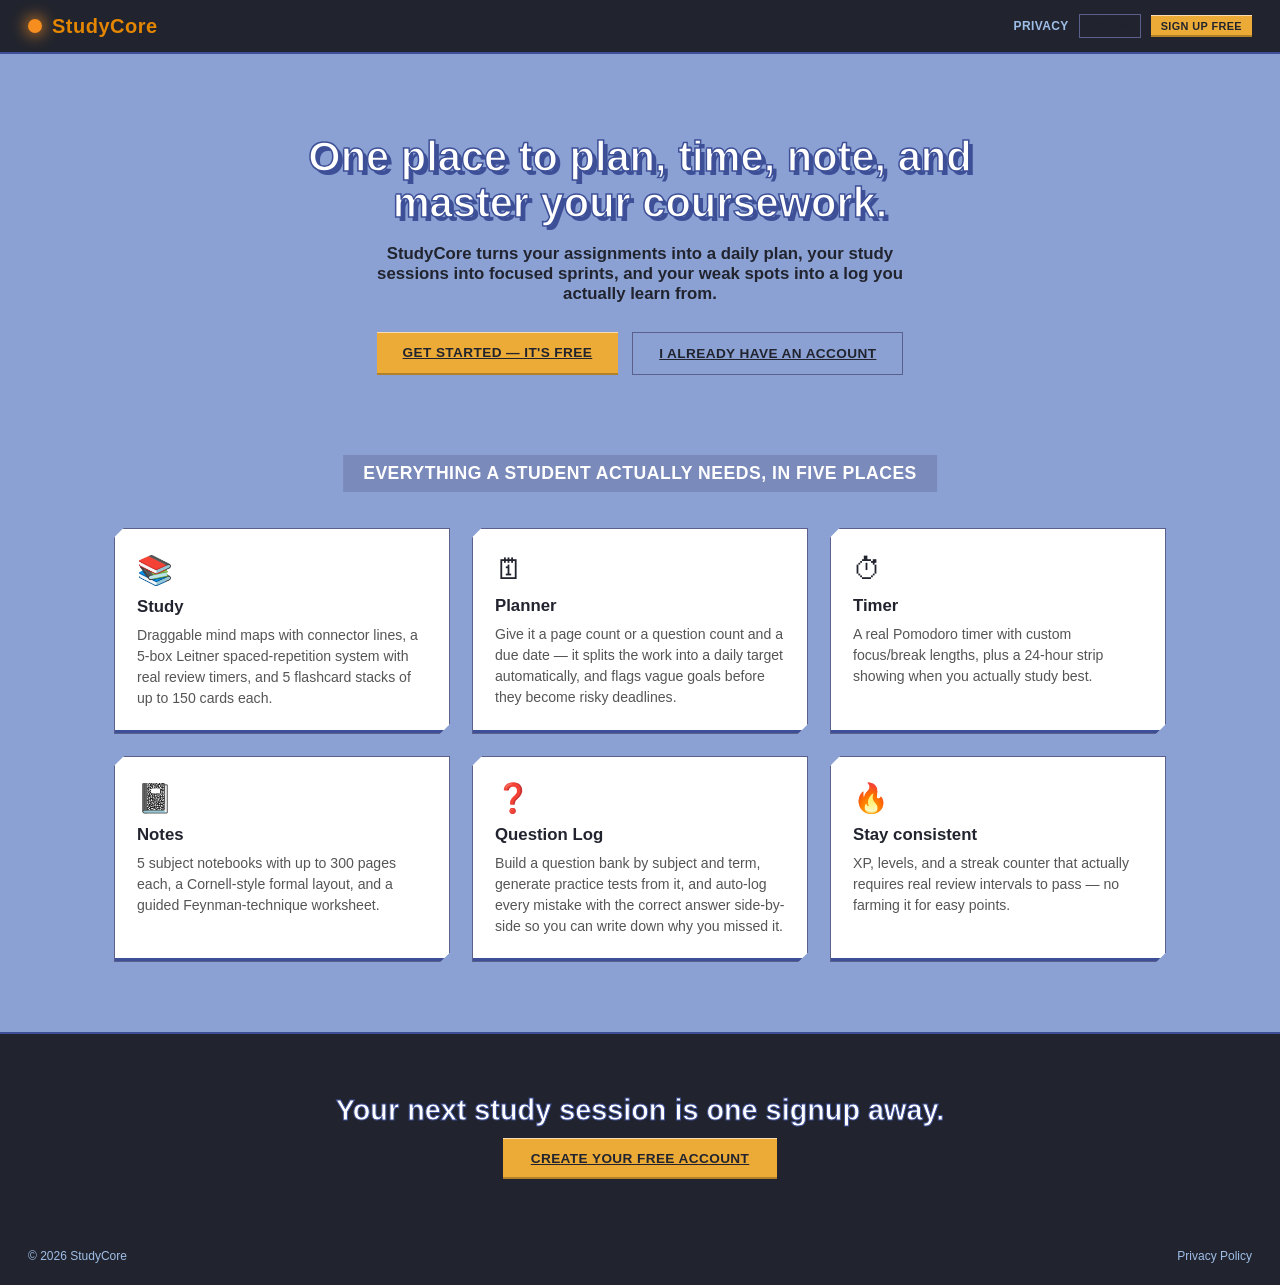
==== index.html @ 7ce6688a "Add files via upload" ====
<!DOCTYPE html>
<html lang="en">
<head>
<meta charset="UTF-8">
<meta name="viewport" content="width=device-width, initial-scale=1.0">
<title>StudyCore — Plan, Time, Note, and Master Your Coursework</title>
<meta name="description" content="StudyCore is a free student time-management app: a deadline-splitting planner, a Pomodoro timer, paginated notebooks, flashcards, a mind map, a Leitner box system, and a question log with practice tests — all in one place.">
<link rel="preconnect" href="https://fonts.googleapis.com">
<link href="https://fonts.googleapis.com/css2?family=VT323&display=swap" rel="stylesheet">
<link rel="stylesheet" href="styles.css">
<script async src="https://pagead2.googlesyndication.com/pagead/js/adsbygoogle.js?client=ca-pub-5483196886768719"
     crossorigin="anonymous"></script>
</head>
<body class="lp-body">

<header class="lp-nav halftone">
  <div class="brand"><span class="lamp"></span> StudyCore</div>
  <div class="lp-nav-links">
    <a href="privacy.html">Privacy</a>
    <a href="app.html" class="btn ghost small">Log in</a>
    <a href="app.html#signup" class="btn amber small">Sign up free</a>
  </div>
</header>

<section class="lp-hero">
  <h1>One place to plan, time, note, and master your coursework.</h1>
  <p class="lp-sub">StudyCore turns your assignments into a daily plan, your study sessions into focused sprints, and your weak spots into a log you actually learn from.</p>
  <div class="lp-cta-row">
    <a href="app.html#signup" class="btn amber">Get started — it's free</a>
    <a href="app.html" class="btn ghost">I already have an account</a>
  </div>
</section>

<section class="lp-features">
  <h2 class="lp-section-title">Everything a student actually needs, in five places</h2>

  <div class="lp-feature-grid">
    <div class="lp-feature-card">
      <div class="lp-feature-icon">📚</div>
      <h3>Study</h3>
      <p>Draggable mind maps with connector lines, a 5-box Leitner spaced-repetition system with real review timers, and 5 flashcard stacks of up to 150 cards each.</p>
    </div>
    <div class="lp-feature-card">
      <div class="lp-feature-icon">🗓</div>
      <h3>Planner</h3>
      <p>Give it a page count or a question count and a due date — it splits the work into a daily target automatically, and flags vague goals before they become risky deadlines.</p>
    </div>
    <div class="lp-feature-card">
      <div class="lp-feature-icon">⏱</div>
      <h3>Timer</h3>
      <p>A real Pomodoro timer with custom focus/break lengths, plus a 24-hour strip showing when you actually study best.</p>
    </div>
    <div class="lp-feature-card">
      <div class="lp-feature-icon">📓</div>
      <h3>Notes</h3>
      <p>5 subject notebooks with up to 300 pages each, a Cornell-style formal layout, and a guided Feynman-technique worksheet.</p>
    </div>
    <div class="lp-feature-card">
      <div class="lp-feature-icon">❓</div>
      <h3>Question Log</h3>
      <p>Build a question bank by subject and term, generate practice tests from it, and auto-log every mistake with the correct answer side-by-side so you can write down why you missed it.</p>
    </div>
    <div class="lp-feature-card">
      <div class="lp-feature-icon">🔥</div>
      <h3>Stay consistent</h3>
      <p>XP, levels, and a streak counter that actually requires real review intervals to pass — no farming it for easy points.</p>
    </div>
  </div>
</section>

<section class="lp-final-cta halftone">
  <h2>Your next study session is one signup away.</h2>
  <a href="app.html#signup" class="btn amber">Create your free account</a>
</section>

<footer class="lp-footer halftone">
  <span>© <span id="lpYear"></span> StudyCore</span>
  <a href="privacy.html">Privacy Policy</a>
</footer>

<script>document.getElementById('lpYear').textContent = new Date().getFullYear();</script>
</body>
</html>
---- styles.css ----
/* ============================================================
   StudyCore — "Console Chrome" redesign
   Design language: Nintendo.com (2001) analysis — brushed-
   periwinkle beveled metal plates, a carbon-navy command layer
   with halftone texture, and warm signal/amber/gold accents
   reserved strictly for wayfinding and forward action.
   Variable NAMES kept the same as before so every existing rule
   below inherits the new palette automatically; only the VALUES
   changed to match the brief.
   ============================================================ */
:root{
  --bg:#21242e;              /* carbon — outer page / command layer */
  --surface:#3d4f97;         /* chrome-indigo — dark raised surface */
  --surface2:#2c3660;        /* deep periwinkle-navy — darker raised surface */
  --paper:#ffffff;           /* surface white — card/content fill */
  --paper-line:#5a5f8c;      /* hairline — bevel border/divider */
  --ink:#21242e;             /* carbon — primary text on light chrome */
  --text:#e9edf7;            /* pale chrome text on dark surfaces */
  --text-dim:#9fbee7;        /* canvas-soft — secondary text on dark */
  --amber:#ecab37;           /* amber — utility chips, badges, XP */
  --blue:#3d4f97;            /* chrome-indigo repurposed for info actions */
  --green:#4f8c5f;           /* muted sage-green — kept for good/success semantics */
  --red:#a7282b;             /* games-red — kept for bad/negative semantics */
  --purple:#8ba1d4;          /* periwinkle — minor accent */
  --primary:#e60012;         /* Nintendo red — brand anchor, true alerts only */
  --signal:#f68d1f;          /* signal orange — forward/submit cues */
  --nav-gold:#e48600;        /* nav gold — primary nav words */
  --canvas:#7a8aba;          /* periwinkle metallic — panel header strips */
  --canvas-soft:#9fbee7;     /* pale sky */
  --lavender:#acace7;
  --carbon:#21242e;
  --chrome-indigo:#3d4f97;
  --hairline:#5a5f8c;
  --radius:0px;              /* sharp by default — the chrome is machined, not rounded */
  font-size:16px;
}
*{box-sizing:border-box;}
html,body{margin:0;padding:0;background:var(--bg);color:var(--text);font-family:Arial,Helvetica,sans-serif;}
h1,h2,h3{font-family:Arial,Helvetica,sans-serif;margin:0 0 .4em 0;font-weight:700;}
button{font-family:Arial,Helvetica,sans-serif;cursor:pointer;}
.mono{font-family:'VT323',monospace;font-size:1.15em;letter-spacing:.02em;}

/* halftone dot-matrix texture for carbon command surfaces —
   evokes a speaker grille, per the brief's "authority voice" */
.halftone{
  background-image:radial-gradient(rgba(255,255,255,.06) 1px, transparent 1px);
  background-size:4px 4px;
}

/* chamfered (cut-corner) plate geometry — used on the largest
   modules instead of rounded corners, per the brief's signature */
.chamfer{
  clip-path:polygon(12px 0, 100% 0, 100% calc(100% - 12px), calc(100% - 12px) 100%, 0 100%, 0 12px);
}

/* ---------- AUTH OVERLAY ---------- */
#authOverlay{
  position:fixed;inset:0;background:
    radial-gradient(circle at 30% 20%, #3d4f97 0%, transparent 55%),
    repeating-linear-gradient(0deg, rgba(255,255,255,.03) 0 1px, transparent 1px 4px),
    linear-gradient(160deg,#2c3660,#14171f 75%);
  display:flex;align-items:center;justify-content:center;z-index:1000;padding:20px;
}
.auth-card{
  width:380px;background:var(--paper);color:var(--ink);padding:30px 28px;
  box-shadow:0 20px 60px rgba(0,0,0,.45), inset 0 1px 0 rgba(255,255,255,.6), inset 0 -3px 0 var(--chrome-indigo);
  clip-path:polygon(14px 0, 100% 0, 100% calc(100% - 14px), calc(100% - 14px) 100%, 0 100%, 0 14px);
}
.auth-brand{display:flex;align-items:center;gap:10px;font-family:Arial Black,Arial,sans-serif;font-size:1.5rem;font-weight:900;margin-bottom:6px;letter-spacing:.5px;color:var(--carbon);
  -webkit-text-stroke:.5px var(--chrome-indigo);}
.auth-brand .lamp{width:13px;height:13px;border-radius:50%;background:var(--signal);box-shadow:0 0 14px 4px rgba(246,141,31,.6);}
.auth-sub{font-size:.82rem;color:var(--ink-soft,#3d4f97);margin-bottom:18px;font-weight:600;}
.auth-tabs{display:flex;gap:0;margin-bottom:18px;background:var(--carbon);padding:4px;}
.auth-tab{flex:1;border:none;background:transparent;padding:8px 0;font-weight:700;font-size:.78rem;color:var(--canvas-soft);text-transform:uppercase;letter-spacing:.5px;}
.auth-tab.active{background:var(--nav-gold);color:var(--carbon);}
.auth-form{display:flex;flex-direction:column;gap:10px;}
.auth-form input{padding:10px 11px;border:1px solid var(--hairline);font-size:.9rem;background:#fff;color:var(--ink);}
.auth-error{font-size:.78rem;color:var(--primary);min-height:1em;font-weight:600;}
.auth-strength{font-size:.72rem;color:var(--ink-soft,#3d4f97);}
#authOverlay .tip{margin-top:14px;}
.lock-note{display:flex;gap:8px;align-items:flex-start;font-size:.75rem;color:var(--ink-soft,#3d4f97);margin-top:14px;line-height:1.4;}

/* ---------- TOP BAR (nav-bar: carbon command slab) ---------- */
.topbar{
  display:flex;align-items:center;justify-content:space-between;
  padding:14px 24px;background:var(--carbon);
  border-bottom:2px solid var(--chrome-indigo);position:sticky;top:0;z-index:50;
}
.brand{display:flex;align-items:center;gap:10px;font-family:Arial Black,Arial,sans-serif;font-size:1.25rem;font-weight:900;color:var(--nav-gold);letter-spacing:.5px;}
.brand .lamp{
  width:14px;height:14px;border-radius:50%;background:var(--signal);
  box-shadow:0 0 14px 4px rgba(246,141,31,.55);animation:glow 2.4s ease-in-out infinite;
}
@keyframes glow{0%,100%{opacity:.7}50%{opacity:1}}
.stats{display:flex;align-items:center;gap:16px;}
.stat-block{display:flex;align-items:center;gap:8px;font-family:'VT323',monospace;font-size:1.05rem;color:var(--canvas-soft);}
.level-pill{background:var(--amber);color:var(--carbon);font-weight:700;padding:3px 10px;font-family:'VT323',monospace;font-size:1rem;clip-path:polygon(6px 0,100% 0,100% 100%,0 100%,0 6px);}
.xpbar-wrap{width:130px;height:8px;background:#11151f;overflow:hidden;border:1px solid var(--chrome-indigo);}
.xpbar-fill{height:100%;background:linear-gradient(90deg,var(--amber),var(--nav-gold));width:0%;transition:width .4s;}
.streak{display:flex;align-items:center;gap:4px;color:var(--signal);font-weight:700;}
.userbox{display:flex;align-items:center;gap:10px;border-left:1px solid var(--chrome-indigo);padding-left:14px;font-size:.85rem;}
.userbox button{background:var(--carbon);border:1px solid var(--chrome-indigo);color:var(--canvas-soft);padding:5px 10px;font-size:.72rem;text-transform:uppercase;letter-spacing:.4px;font-weight:700;}
.userbox button:hover{color:#fff;border-color:var(--canvas-soft);}

/* ---------- TABS (primary nav words, glowing gold over carbon) ---------- */
.tabs{display:flex;gap:2px;padding:0 24px;background:var(--carbon);}
.tab{
  background:transparent;color:var(--nav-gold);border:none;
  padding:10px 18px;font-size:.78rem;font-weight:700;text-transform:uppercase;letter-spacing:.5px;
  transition:.15s;border-bottom:3px solid transparent;
}
.tab:hover{background:rgba(255,255,255,.05);}
.tab.active{background:var(--chrome-indigo);color:#fff;border-bottom-color:var(--signal);}

main{background:var(--periwinkle,#8ba1d4);min-height:80vh;padding:30px 28px 60px;color:var(--ink);}
.panel{display:none;max-width:1180px;margin:0 auto;}
.panel.active{display:block;}

/* ---------- CARD (beveled plate) ---------- */
.card{
  background:var(--paper);border:1px solid var(--hairline);padding:18px 20px;margin-bottom:18px;
  box-shadow:inset 0 1px 0 rgba(255,255,255,.7), inset 0 -3px 0 var(--chrome-indigo);
  clip-path:polygon(12px 0, 100% 0, 100% calc(100% - 12px), calc(100% - 12px) 100%, 0 100%, 0 12px);
}
.card h2{
  background:var(--canvas);color:#fff;margin:-18px -20px 14px;padding:8px 16px;
  font-size:.78rem;font-weight:700;text-transform:uppercase;letter-spacing:.5px;
}
.card h3{font-size:.95rem;color:var(--ink-soft,#3d4f97);text-transform:uppercase;letter-spacing:.3px;}
.tip{background:#fdf2dc;border-left:4px solid var(--amber);padding:10px 14px;font-size:.88rem;color:#5b430f;margin:10px 0;}
.tip.risk{background:#f6dcdb;border-left-color:var(--red);color:#7a2420;}
.tip.good{background:#e2ede4;border-left-color:var(--green);color:#22532f;}
label{display:block;font-size:.72rem;font-weight:700;color:var(--ink-soft,#3d4f97);margin:10px 0 4px;text-transform:uppercase;letter-spacing:.5px;}
input,select,textarea{width:100%;padding:9px 10px;border:1px solid var(--hairline);font-family:Arial,Helvetica,sans-serif;font-size:.92rem;background:#fff;color:var(--ink);}
select{border:1px solid var(--carbon);}
textarea{resize:vertical;}
.row{display:flex;gap:14px;flex-wrap:wrap;}
.row > div{flex:1;min-width:160px;}

/* ---------- BUTTONS ---------- */
.btn{border:none;padding:9px 18px;font-weight:700;font-size:.78rem;text-transform:uppercase;letter-spacing:.4px;
  background:var(--carbon);color:#fff;transition:.15s;box-shadow:inset 0 1px 0 rgba(255,255,255,.15), inset 0 -2px 0 rgba(0,0,0,.35);}
.btn:hover{opacity:.88;}
.btn.amber{background:var(--amber);color:var(--carbon);box-shadow:inset 0 1px 0 rgba(255,255,255,.6), inset 0 -2px 0 rgba(0,0,0,.25);}
.btn.amber:active{background:var(--nav-gold);}
.btn.blue{background:var(--chrome-indigo);color:#fff;}
.btn.green{background:var(--green);color:#fff;}
.btn.red{background:var(--red);color:#fff;}
.btn.ghost{background:transparent;color:var(--ink);border:1px solid var(--hairline);box-shadow:none;}
.btn.ghost.active{background:var(--chrome-indigo);color:#fff;border-color:var(--chrome-indigo);}
.btn.small{padding:5px 10px;font-size:.68rem;}
.pillgroup{display:flex;gap:8px;margin:10px 0;flex-wrap:wrap;}
.pill-toggle{border:1px solid var(--hairline);background:#fff;padding:7px 16px;font-size:.75rem;font-weight:700;color:var(--ink-soft,#3d4f97);text-transform:uppercase;letter-spacing:.3px;}
.pill-toggle.active.rec{background:var(--green);color:#fff;border-color:var(--green);}
.pill-toggle.active.risk{background:var(--red);color:#fff;border-color:var(--red);}

.task{border:1px solid var(--hairline);padding:14px 16px;margin-bottom:12px;background:#fff;border-left:4px solid var(--chrome-indigo);}
.task-head{display:flex;justify-content:space-between;align-items:flex-start;gap:10px;}
.task-title{font-weight:700;font-size:1rem;}
.badge{font-size:.62rem;font-weight:700;padding:3px 8px;text-transform:uppercase;letter-spacing:.4px;}
.badge.flex-low{background:#f6dcdb;color:#7a2420;}
.badge.flex-mid{background:#fdf2dc;color:#5b430f;}
.badge.flex-high{background:#e2ede4;color:#22532f;}
.daily-table{width:100%;border-collapse:collapse;margin-top:10px;font-size:.82rem;}
.daily-table th{background:var(--canvas-soft);text-transform:uppercase;font-size:.68rem;letter-spacing:.3px;color:var(--carbon);}
.daily-table th,.daily-table td{border-bottom:1px solid var(--hairline);padding:5px 6px;text-align:left;}
.daily-table tr.done td{color:#9a9a9a;text-decoration:line-through;}
details summary{cursor:pointer;font-size:.78rem;color:var(--chrome-indigo);font-weight:700;margin-top:8px;text-transform:uppercase;letter-spacing:.3px;}

.timer-wrap{display:flex;gap:30px;flex-wrap:wrap;align-items:flex-start;}
.timer-display{width:230px;height:230px;border-radius:50%;border:8px solid var(--chrome-indigo);display:flex;align-items:center;justify-content:center;flex-direction:column;
  background:radial-gradient(circle at 30% 20%,#3d4f97,#14171f 75%);color:#fff;box-shadow:0 0 0 3px var(--carbon), inset 0 0 20px rgba(0,0,0,.4);}
.timer-display .time{font-family:'VT323',monospace;font-size:3.2rem;font-weight:400;letter-spacing:1px;}
.timer-display .mode{font-size:.75rem;letter-spacing:.15em;text-transform:uppercase;color:var(--canvas-soft);}
.schedule-strip{display:flex;width:100%;height:28px;overflow:hidden;margin-top:8px;position:relative;border:1px solid var(--hairline);}
.schedule-strip .seg{flex:1;}
.seg.good{background:#9fd9af;}
.seg.risky{background:#ef9d99;}
.seg.neutral{background:var(--platinum,#dedede);}
.now-marker{position:absolute;top:-4px;width:2px;height:36px;background:var(--signal);}
.legend{display:flex;gap:14px;font-size:.75rem;margin-top:6px;flex-wrap:wrap;}
.legend span{display:flex;align-items:center;gap:5px;}
.dot{width:10px;height:10px;border-radius:50%;display:inline-block;}

.subtabs{display:flex;gap:0;margin-bottom:14px;}
.subtab{border:1px solid var(--carbon);background:#fff;padding:7px 16px;font-size:.75rem;font-weight:700;text-transform:uppercase;letter-spacing:.3px;color:var(--ink-soft,#3d4f97);}
.subtab.active{background:var(--carbon);color:var(--nav-gold);}

.note-controls{display:flex;gap:12px;margin-bottom:10px;flex-wrap:wrap;}
.note-controls > div{flex:1;min-width:140px;}
#basicNote{min-height:260px;}
.formal-grid{display:grid;grid-template-columns:230px 1fr;grid-template-rows:auto auto;grid-template-areas:"terms notes" "summary summary";gap:14px;}
.formal-grid textarea{min-height:300px;}
#formalTerms{grid-area:terms;min-height:300px;}
#formalNotes{grid-area:notes;}
#formalSummary{grid-area:summary;min-height:90px;}
.feynman-grid{display:grid;grid-template-columns:1fr 1fr;gap:14px;}
.feynman-grid textarea{min-height:90px;}

#mindmapViewport{
  width:100%;height:480px;overflow:auto;border:1px solid var(--hairline);background:#f4f6fb;
}
#mindmapCanvas{
  position:relative;width:2400px;height:1400px;background:
  repeating-linear-gradient(0deg,transparent,transparent 27px,#dbe2f0 28px),
  repeating-linear-gradient(90deg,transparent,transparent 27px,#dbe2f0 28px);
  background-color:#f4f6fb;
}
.map-lines{position:absolute;top:0;left:0;width:100%;height:100%;pointer-events:none;}
.bubble{position:absolute;min-width:110px;max-width:180px;padding:10px 14px;font-size:.82rem;font-weight:700;text-align:center;cursor:grab;user-select:none;box-shadow:0 3px 8px rgba(0,0,0,.25), inset 0 1px 0 rgba(255,255,255,.5);line-height:1.25;color:#21242e;clip-path:polygon(8px 0,100% 0,100% 100%,0 100%,0 8px);}
/* BUGFIX: bubbles didn't set their own text color, so in dark mode they
   inherited the page's light text color — nearly unreadable against the
   bubbles' always-light pastel backgrounds. Pin it dark unconditionally. */
body.dark-mode .bubble{color:#21242e;}
.bubble.selected{outline:3px solid var(--signal);}
.bubble .del{position:absolute;top:-8px;right:-8px;width:18px;height:18px;border-radius:50%;background:var(--carbon);color:#fff;font-size:11px;line-height:18px;text-align:center;display:none;}
.bubble:hover .del{display:block;}

.boxes-wrap{display:flex;gap:12px;overflow-x:auto;padding-bottom:6px;}
.box-col{flex:1;min-width:170px;background:#fff;border:1px solid var(--hairline);border-top:3px solid var(--chrome-indigo);padding:10px;}
.box-col h4{margin:0 0 4px;font-size:.8rem;font-family:'VT323',monospace;letter-spacing:.5px;color:var(--chrome-indigo);}
.box-col .interval{font-size:.7rem;color:#888;margin-bottom:8px;}
.lcard{background:#fff;border:1px solid var(--hairline);padding:8px;margin-bottom:8px;font-size:.8rem;}
.lcard.due{border-color:var(--amber);background:#fdf2dc;}
.lcard .actions{display:flex;gap:6px;margin-top:6px;}
.lcard .actions button:disabled{opacity:.35;cursor:not-allowed;}
.lcard .wait{font-size:.68rem;color:#a05a00;margin-top:4px;font-weight:700;}

/* ---------- SUBJECT NOTEBOOKS / PAGE NAV ---------- */
.subject-tabs{display:flex;gap:0;flex-wrap:wrap;margin-bottom:12px;}
.subject-tabs button{border:1px solid var(--carbon);background:#fff;padding:6px 12px;font-size:.72rem;font-weight:700;color:var(--ink-soft,#3d4f97);text-transform:uppercase;letter-spacing:.3px;}
.subject-tabs button.active{background:var(--carbon);color:var(--nav-gold);border-color:var(--carbon);}
.page-nav{display:flex;align-items:center;gap:6px;}
.page-nav input[type="number"]{width:60px;text-align:center;padding:6px;}

/* ---------- FLASHCARDS ---------- */
.flip-card{
  position:relative;max-width:460px;margin:0 auto;min-height:160px;border:1px solid var(--hairline);
  padding:26px 20px;background:#fff;display:flex;align-items:center;justify-content:center;
  text-align:center;font-size:1.02rem;cursor:pointer;box-shadow:0 4px 0 var(--chrome-indigo);
  clip-path:polygon(10px 0,100% 0,100% calc(100% - 10px),calc(100% - 10px) 100%,0 100%,0 10px);
}
.flip-card .side-label{position:absolute;top:8px;left:14px;font-size:.6rem;text-transform:uppercase;letter-spacing:.1em;color:#aaa;font-weight:700;}
.flash-nav{display:flex;justify-content:center;align-items:center;gap:10px;margin-top:12px;}
.flash-meta{text-align:center;font-size:.78rem;color:#777;margin-top:6px;}
.flash-empty{text-align:center;color:#999;font-size:.85rem;padding:30px 0;}

#toastContainer{position:fixed;bottom:18px;right:18px;display:flex;flex-direction:column;gap:8px;z-index:999;}
.toast{background:var(--carbon);color:#fff;border-left:4px solid var(--signal);padding:10px 16px;font-size:.85rem;max-width:280px;box-shadow:0 6px 18px rgba(0,0,0,.4);animation:slidein .25s ease-out;}
@keyframes slidein{from{transform:translateX(40px);opacity:0}to{transform:translateX(0);opacity:1}}

/* ---------- QUESTION LOG ---------- */
.qcard{border:1px solid var(--hairline);padding:10px 14px;margin-bottom:10px;background:#fff;border-left:3px solid var(--canvas);}
.qcard-head{display:flex;justify-content:space-between;gap:10px;align-items:flex-start;}
.qcard-prompt{font-weight:700;font-size:.9rem;}
.qmeta{display:flex;gap:8px;align-items:center;margin-top:4px;flex-wrap:wrap;}
.qtype-badge{font-size:.62rem;font-weight:700;text-transform:uppercase;letter-spacing:.3px;padding:2px 8px;background:var(--canvas-soft);color:var(--carbon);}
.qdiff-badge{font-size:.62rem;font-weight:700;padding:2px 8px;background:var(--amber);color:var(--carbon);text-transform:uppercase;letter-spacing:.3px;}
.qcat-badge{font-size:.68rem;color:#888;}
.qimg-thumb{max-width:140px;max-height:90px;margin-top:8px;display:block;border:1px solid var(--hairline);}
.mcq-opt{display:flex;align-items:center;gap:8px;margin-bottom:8px;font-size:.88rem;}
.mcq-opt input[type="radio"]{width:auto;}
.test-progress{font-size:.8rem;color:#777;margin-bottom:10px;font-weight:700;}
.test-q-img{max-width:100%;max-height:220px;margin:10px 0;display:block;}
.test-card{border:1px solid var(--hairline);padding:16px 18px;background:#fff;}
.test-nav{display:flex;justify-content:space-between;margin-top:14px;}
.mistake-card{border:1px solid var(--hairline);padding:12px 14px;margin-bottom:10px;background:#fff;border-left:3px solid var(--red);}
.answer-compare{display:flex;gap:18px;flex-wrap:wrap;margin:8px 0;font-size:.82rem;}
.answer-compare .wrong-ans{color:var(--red);font-weight:700;}
.answer-compare .right-ans{color:var(--green);font-weight:700;}
.pt-card{border:1px solid var(--hairline);padding:12px 14px;margin-bottom:10px;background:#fff;display:flex;justify-content:space-between;align-items:center;gap:12px;flex-wrap:wrap;border-left:3px solid var(--chrome-indigo);}
.pt-card input{max-width:220px;}

/* ---------- PUBLIC LANDING & PRIVACY PAGES ---------- */
.lp-body{background:var(--periwinkle,#8ba1d4);color:var(--ink);}
.lp-nav{
  display:flex;align-items:center;justify-content:space-between;padding:14px 28px;
  background:var(--carbon);position:sticky;top:0;z-index:50;border-bottom:2px solid var(--chrome-indigo);
}
.lp-nav .brand{color:var(--nav-gold);}
.lp-nav-links{display:flex;align-items:center;gap:10px;}
.lp-nav-links a{color:var(--canvas-soft);text-decoration:none;font-size:.75rem;font-weight:700;text-transform:uppercase;letter-spacing:.4px;}
.lp-nav-links a.btn{color:inherit;}
.lp-nav-links a.btn.amber{color:var(--carbon);}

.lp-hero{max-width:780px;margin:0 auto;text-align:center;padding:80px 24px 50px;}
.lp-hero h1{font-family:Arial Black,Arial,sans-serif;font-size:2.6rem;line-height:1.1;margin-bottom:18px;font-weight:900;
  color:#fff;-webkit-text-stroke:1.5px var(--chrome-indigo);text-shadow:4px 4px 0 var(--chrome-indigo);}
.lp-sub{font-size:1.05rem;color:var(--carbon);max-width:560px;margin:0 auto 28px;font-weight:600;}
.lp-cta-row{display:flex;gap:14px;justify-content:center;flex-wrap:wrap;}
.lp-cta-row .btn{padding:13px 26px;font-size:.85rem;}

.lp-features{max-width:1100px;margin:0 auto;padding:30px 24px 70px;}
.lp-section-title{text-align:center;font-size:1.1rem;margin-bottom:36px;text-transform:uppercase;letter-spacing:.5px;background:var(--canvas);color:#fff;display:inline-block;padding:8px 20px;position:relative;left:50%;transform:translateX(-50%);}
.lp-feature-grid{display:grid;grid-template-columns:repeat(3,1fr);gap:22px;}
.lp-feature-card{background:#fff;border:1px solid var(--hairline);padding:24px 22px;box-shadow:inset 0 -3px 0 var(--chrome-indigo);
  clip-path:polygon(10px 0,100% 0,100% calc(100% - 10px),calc(100% - 10px) 100%,0 100%,0 10px);}
.lp-feature-icon{font-size:1.8rem;margin-bottom:10px;}
.lp-feature-card h3{font-size:1.05rem;margin-bottom:8px;color:var(--carbon);}
.lp-feature-card p{font-size:.88rem;color:#555;line-height:1.5;margin:0;}

.lp-final-cta{
  background:var(--carbon);color:#fff;
  text-align:center;padding:60px 24px;border-top:2px solid var(--chrome-indigo);
}
.lp-final-cta h2{font-family:Arial Black,Arial,sans-serif;font-size:1.8rem;margin-bottom:22px;color:#fff;-webkit-text-stroke:1px var(--chrome-indigo);}
.lp-final-cta .btn{padding:13px 28px;font-size:.85rem;}

.lp-footer{
  display:flex;justify-content:space-between;align-items:center;padding:22px 28px;
  background:var(--carbon);color:var(--canvas-soft);font-size:.75rem;
}
.lp-footer a{color:var(--canvas-soft);text-decoration:none;}
.lp-footer a:hover{color:#fff;}

.lp-legal{max-width:680px;margin:0 auto;padding:50px 24px 70px;background:#fff;}
.lp-legal h1{font-family:Arial Black,Arial,sans-serif;font-size:1.7rem;color:var(--carbon);}
.lp-legal h2{font-size:1.05rem;margin-top:30px;text-transform:uppercase;letter-spacing:.3px;color:var(--chrome-indigo);}
.lp-legal p, .lp-legal li{font-size:.92rem;line-height:1.6;color:#3a3528;}
.lp-legal ul{padding-left:20px;}
.lp-updated{font-size:.8rem;color:#999;margin-bottom:24px;}

@media(max-width:760px){
  .lp-feature-grid{grid-template-columns:1fr;}
  .lp-hero h1{font-size:1.8rem;}
  .lp-nav-links{gap:6px;}
}

@media(max-width:720px){
  .timer-wrap{flex-direction:column;}
  .formal-grid,.feynman-grid{grid-template-columns:1fr;grid-template-areas:"terms" "notes" "summary";}
  .stats{gap:10px;}
  .xpbar-wrap{width:80px;}
  .userbox{padding-left:8px;}
}

/* ---------- DARK MODE ----------
   The chrome system is already carbon/periwinkle-dominant, so "dark
   mode" here leans further into the command-slab palette instead of
   flipping to a different theme entirely — panels move from white
   plate to raised periwinkle/chrome-indigo plate. */
body.dark-mode{
  --paper:#2c3660;--paper-line:#4a5588;--ink:#e9edf7;--text:#e9edf7;--text-dim:#9fbee7;
  background:var(--bg);
}
body.dark-mode main{background:#171a22;}
body.dark-mode .card{background:var(--surface2);border-color:var(--paper-line);color:var(--text);
  box-shadow:inset 0 1px 0 rgba(255,255,255,.08), inset 0 -3px 0 var(--carbon);}
body.dark-mode .card h2{background:var(--chrome-indigo);}
body.dark-mode input,body.dark-mode select,body.dark-mode textarea{background:#1a2035;color:var(--text);border-color:var(--paper-line);}
body.dark-mode .task,body.dark-mode .qcard,body.dark-mode .lcard,body.dark-mode .flip-card,body.dark-mode .pt-card,body.dark-mode .mistake-card{background:var(--surface2);border-color:var(--paper-line);color:var(--text);}
body.dark-mode .tip{background:#3a3018;border-left-color:var(--amber);color:#e8c98a;}
body.dark-mode .tip.risk{background:#3a1e1e;color:#e8a5a2;}
body.dark-mode .tip.good{background:#1e3324;color:#9adaa8;}
body.dark-mode .subject-tabs button{background:var(--surface2);border-color:var(--paper-line);color:var(--text-dim);}
body.dark-mode .subject-tabs button.active{background:var(--amber);color:var(--carbon);}

/* ---------- SEARCH BAR ---------- */
.topbar-center{position:relative;flex:1;max-width:360px;margin:0 18px;}
.topbar-center input{padding:7px 12px;border:1px solid var(--chrome-indigo);background:#11151f;color:var(--text);font-size:.85rem;width:100%;}
.search-dropdown{
  position:absolute;top:calc(100% + 6px);left:0;right:0;background:var(--carbon);
  border:1px solid var(--chrome-indigo);max-height:280px;overflow-y:auto;z-index:200;display:none;
}
.search-dropdown.open{display:block;}
.search-result{padding:10px 14px;cursor:pointer;font-size:.83rem;border-bottom:1px solid var(--chrome-indigo);color:var(--text);}
.search-result:hover{background:var(--surface2);}
.search-result .sr-type{font-size:.65rem;text-transform:uppercase;color:var(--nav-gold);font-weight:700;letter-spacing:.3px;}

/* ---------- ACCOUNT SETTINGS / MODALS ---------- */
.modal-overlay{
  position:fixed;inset:0;background:rgba(0,0,0,.6);display:flex;align-items:center;justify-content:center;z-index:500;
}
.modal-card{
  background:var(--paper);color:var(--ink);padding:28px 26px;width:340px;
  box-shadow:0 20px 60px rgba(0,0,0,.45), inset 0 1px 0 rgba(255,255,255,.6), inset 0 -3px 0 var(--chrome-indigo);
  max-height:90vh;overflow-y:auto;
  clip-path:polygon(14px 0,100% 0,100% calc(100% - 14px),calc(100% - 14px) 100%,0 100%,0 14px);
}
.modal-close-x{
  position:absolute;top:10px;right:12px;background:none;border:none;font-size:1.5rem;line-height:1;
  cursor:pointer;color:#999;padding:4px 8px;
}
.modal-close-x:hover{color:#333;background:rgba(0,0,0,.06);}
body.dark-mode .modal-close-x{color:var(--text-dim);}
body.dark-mode .modal-close-x:hover{color:#fff;background:rgba(255,255,255,.08);}
/* Weekly Recap / Achievements get a distinct dark, cream-text "showcase"
   look in both light and dark mode, instead of the default dark-ink-on-
   white-plate styling every other modal uses. */
#weeklyRecapModal .modal-card, #achievementLogModal .modal-card{
  background:var(--carbon); color:#EFE6C8; border:1px solid #EFE6C8;
}
#weeklyRecapModal .modal-card h2, #achievementLogModal .modal-card h2{ color:#EFE6C8; background:var(--carbon); }
#weeklyRecapModal .modal-card p, #achievementLogModal .modal-card p{ color:#c9c0a0 !important; }
#weeklyRecapModal .home-item, #achievementLogModal .home-item{ color:#EFE6C8; border-bottom-color:var(--chrome-indigo); }
#weeklyRecapModal .modal-close-x, #achievementLogModal .modal-close-x{ color:#c9c0a0; }
#weeklyRecapModal .modal-close-x:hover, #achievementLogModal .modal-close-x:hover{ color:#fff; background:rgba(255,255,255,.1); }
#weeklyRecapModal .btn.ghost, #achievementLogModal .btn.ghost{ border-color:#EFE6C8; color:#EFE6C8; }
body.dark-mode .modal-card{background:var(--surface2);color:var(--text);}
.modal-card h2{margin-bottom:14px;background:var(--canvas);color:#fff;margin-left:-26px;margin-right:-26px;margin-top:-28px;padding:10px 26px;font-size:.85rem;text-transform:uppercase;letter-spacing:.4px;}
.modal-card label{display:block;font-size:.72rem;font-weight:700;color:var(--ink-soft,#3d4f97);margin:10px 0 4px;text-transform:uppercase;letter-spacing:.4px;}
body.dark-mode .modal-card label{color:var(--text-dim);}
#accountBtn{background:var(--carbon);border:1px solid var(--chrome-indigo);color:var(--canvas-soft);padding:5px 10px;font-size:.72rem;text-transform:uppercase;letter-spacing:.3px;font-weight:700;}
#accountBtn:hover{color:#fff;border-color:var(--canvas-soft);}

/* ---------- TODAY / HOME SCREEN ---------- */
.home-grid{display:grid;grid-template-columns:repeat(3,1fr);gap:16px;}
.home-card{min-height:120px;}
.home-card h3{font-size:.78rem;margin-bottom:10px;text-transform:uppercase;letter-spacing:.4px;color:var(--chrome-indigo);
  background:none;padding:0;}
.home-item{font-size:.82rem;padding:4px 0;border-bottom:1px solid var(--hairline);color:#444;}
.home-item:last-child{border-bottom:none;}
body.dark-mode .home-item{color:var(--text-dim);}
.home-empty{font-size:.8rem;color:#aaa;font-style:italic;}

/* ---------- FRIENDS / LEADERBOARD ---------- */
.friend-row{display:flex;align-items:center;justify-content:space-between;padding:8px 0;border-bottom:1px solid var(--hairline);font-size:.85rem;}
.lb-row{display:flex;align-items:center;gap:12px;padding:8px 10px;margin-bottom:6px;background:#f4f6fb;font-size:.85rem;}
body.dark-mode .lb-row{background:var(--surface2);}
.lb-rank{font-family:'VT323',monospace;font-weight:700;width:26px;color:var(--amber);font-size:1.1rem;}
.lb-name{flex:1;font-weight:700;}
.lb-xp{font-family:'VT323',monospace;font-size:.95rem;color:var(--ink-soft,#3d4f97);}
body.dark-mode .lb-xp{color:var(--text-dim);}
.lb-row.lb-me{background:#fdf2dc;border:1px solid var(--amber);}
body.dark-mode .lb-row.lb-me{background:#3a3018;}
.pill-toggle.active{background:var(--carbon);color:var(--nav-gold);border-color:var(--carbon);}

/* ---------- CALENDAR ---------- */
.cal-nav{display:flex;align-items:center;gap:10px;margin-bottom:14px;}
.cal-grid{display:grid;grid-template-columns:repeat(7,1fr);gap:4px;}
.cal-day-label{text-align:center;font-size:.68rem;font-weight:700;color:var(--ink-soft,#3d4f97);padding:4px 0;text-transform:uppercase;letter-spacing:.3px;}
.cal-day{
  min-height:68px;border:1px solid var(--hairline);padding:5px 6px;cursor:pointer;
  background:#f4f6fb;transition:.1s;
}
body.dark-mode .cal-day{background:var(--surface2);}
.cal-day:hover{background:#e4eaf5;}
body.dark-mode .cal-day:hover{background:var(--chrome-indigo);}
.cal-day.today{border:2px solid var(--signal);background:#fff2e0;}
.cal-day.other-month{opacity:.4;}
.cal-day.selected{background:var(--canvas-soft);border-color:var(--chrome-indigo);}
.cal-day-num{font-size:.75rem;font-weight:700;color:#777;}
.cal-event{font-size:.6rem;background:var(--amber);color:var(--carbon);padding:1px 4px;margin-top:2px;font-weight:700;overflow:hidden;white-space:nowrap;text-overflow:ellipsis;}
.cal-event.cal-ev-task{background:#9fd9af;color:#0d2e16;}
.cal-event.cal-ev-mistake{background:#ef9d99;color:#5a1714;}
.cal-day-detail{background:#f4f6fb;border:1px solid var(--hairline);padding:14px 16px;margin-top:10px;}
body.dark-mode .cal-day-detail{background:var(--surface2);}
.cal-day-detail h3{font-size:.9rem;margin-bottom:10px;text-transform:uppercase;letter-spacing:.3px;color:var(--chrome-indigo);}

/* ---------- SHARE / IMPORT FLASHCARD CODE ---------- */
.share-code-box{background:#eef1f9;padding:12px;font-family:'VT323',monospace;font-size:1.05rem;word-break:break-all;border:1px solid var(--hairline);}
body.dark-mode .share-code-box{background:#1a2035;}

@media(max-width:800px){
  .home-grid{grid-template-columns:1fr 1fr;}
  .topbar-center{max-width:180px;}
}
@media(max-width:550px){
  .home-grid{grid-template-columns:1fr;}
  .topbar-center{display:none;}
}
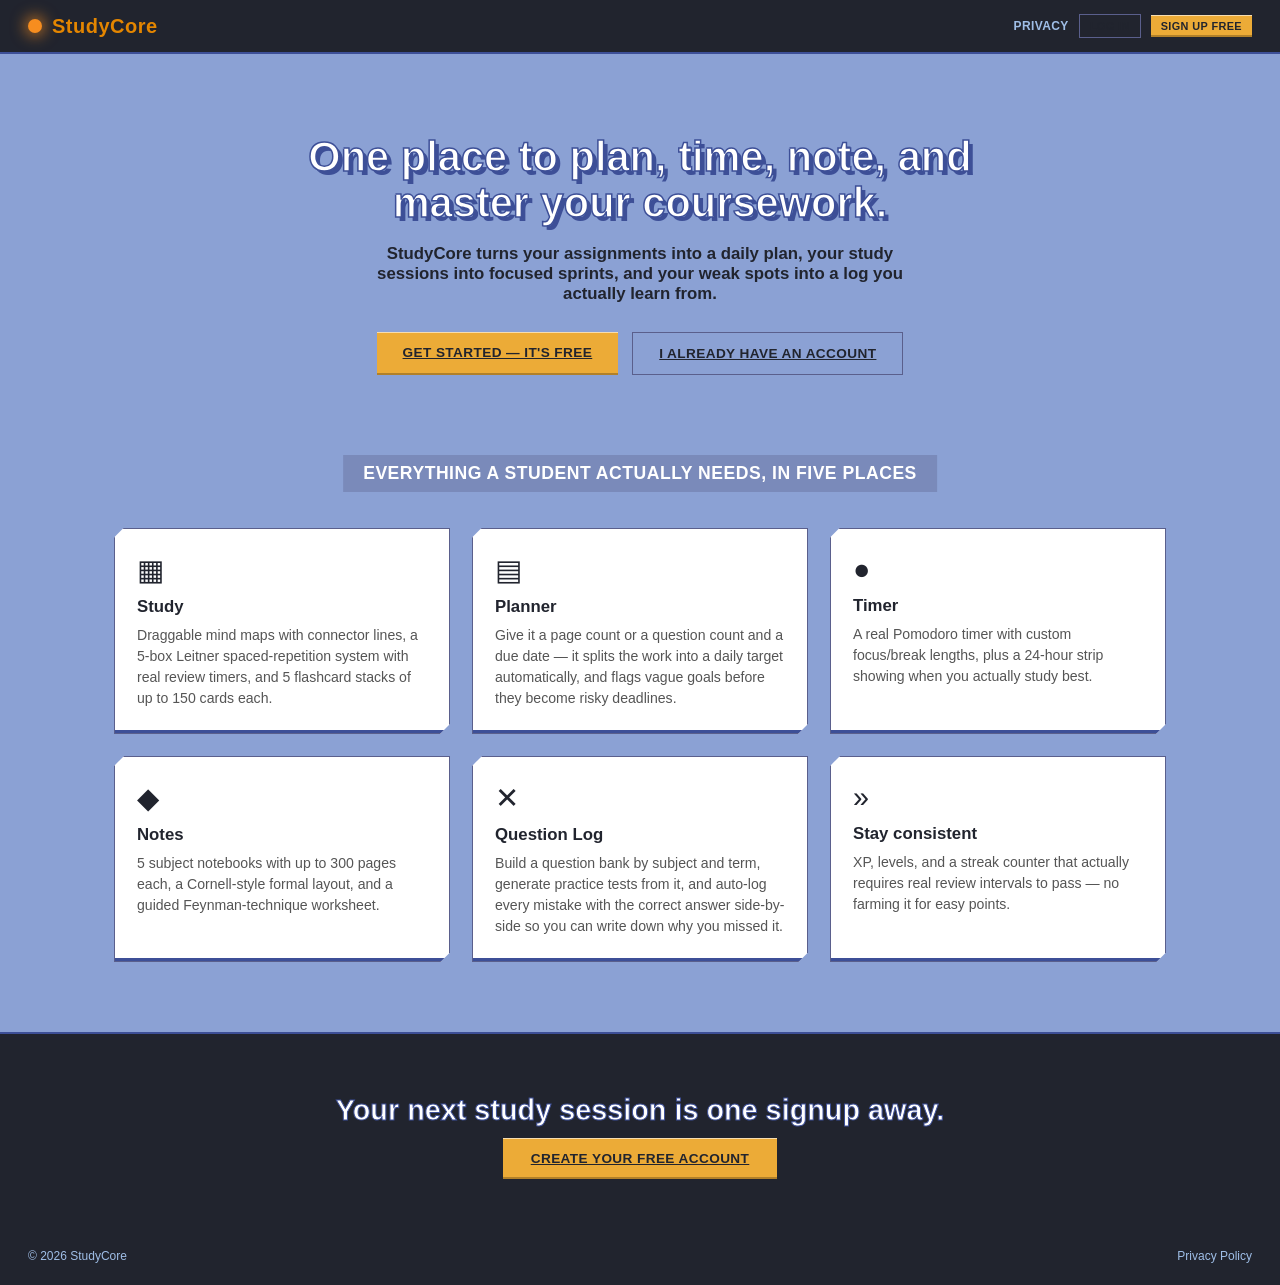
==== commit 9b15404d: "Add files via upload" ====
--- a/index.html
+++ b/index.html
@@ -36,32 +36,32 @@
 
   <div class="lp-feature-grid">
     <div class="lp-feature-card">
-      <div class="lp-feature-icon">📚</div>
+      <div class="lp-feature-icon">▦</div>
       <h3>Study</h3>
       <p>Draggable mind maps with connector lines, a 5-box Leitner spaced-repetition system with real review timers, and 5 flashcard stacks of up to 150 cards each.</p>
     </div>
     <div class="lp-feature-card">
-      <div class="lp-feature-icon">🗓</div>
+      <div class="lp-feature-icon">▤</div>
       <h3>Planner</h3>
       <p>Give it a page count or a question count and a due date — it splits the work into a daily target automatically, and flags vague goals before they become risky deadlines.</p>
     </div>
     <div class="lp-feature-card">
-      <div class="lp-feature-icon">⏱</div>
+      <div class="lp-feature-icon">●</div>
       <h3>Timer</h3>
       <p>A real Pomodoro timer with custom focus/break lengths, plus a 24-hour strip showing when you actually study best.</p>
     </div>
     <div class="lp-feature-card">
-      <div class="lp-feature-icon">📓</div>
+      <div class="lp-feature-icon">◆</div>
       <h3>Notes</h3>
       <p>5 subject notebooks with up to 300 pages each, a Cornell-style formal layout, and a guided Feynman-technique worksheet.</p>
     </div>
     <div class="lp-feature-card">
-      <div class="lp-feature-icon">❓</div>
+      <div class="lp-feature-icon">✕</div>
       <h3>Question Log</h3>
       <p>Build a question bank by subject and term, generate practice tests from it, and auto-log every mistake with the correct answer side-by-side so you can write down why you missed it.</p>
     </div>
     <div class="lp-feature-card">
-      <div class="lp-feature-icon">🔥</div>
+      <div class="lp-feature-icon">»</div>
       <h3>Stay consistent</h3>
       <p>XP, levels, and a streak counter that actually requires real review intervals to pass — no farming it for easy points.</p>
     </div>
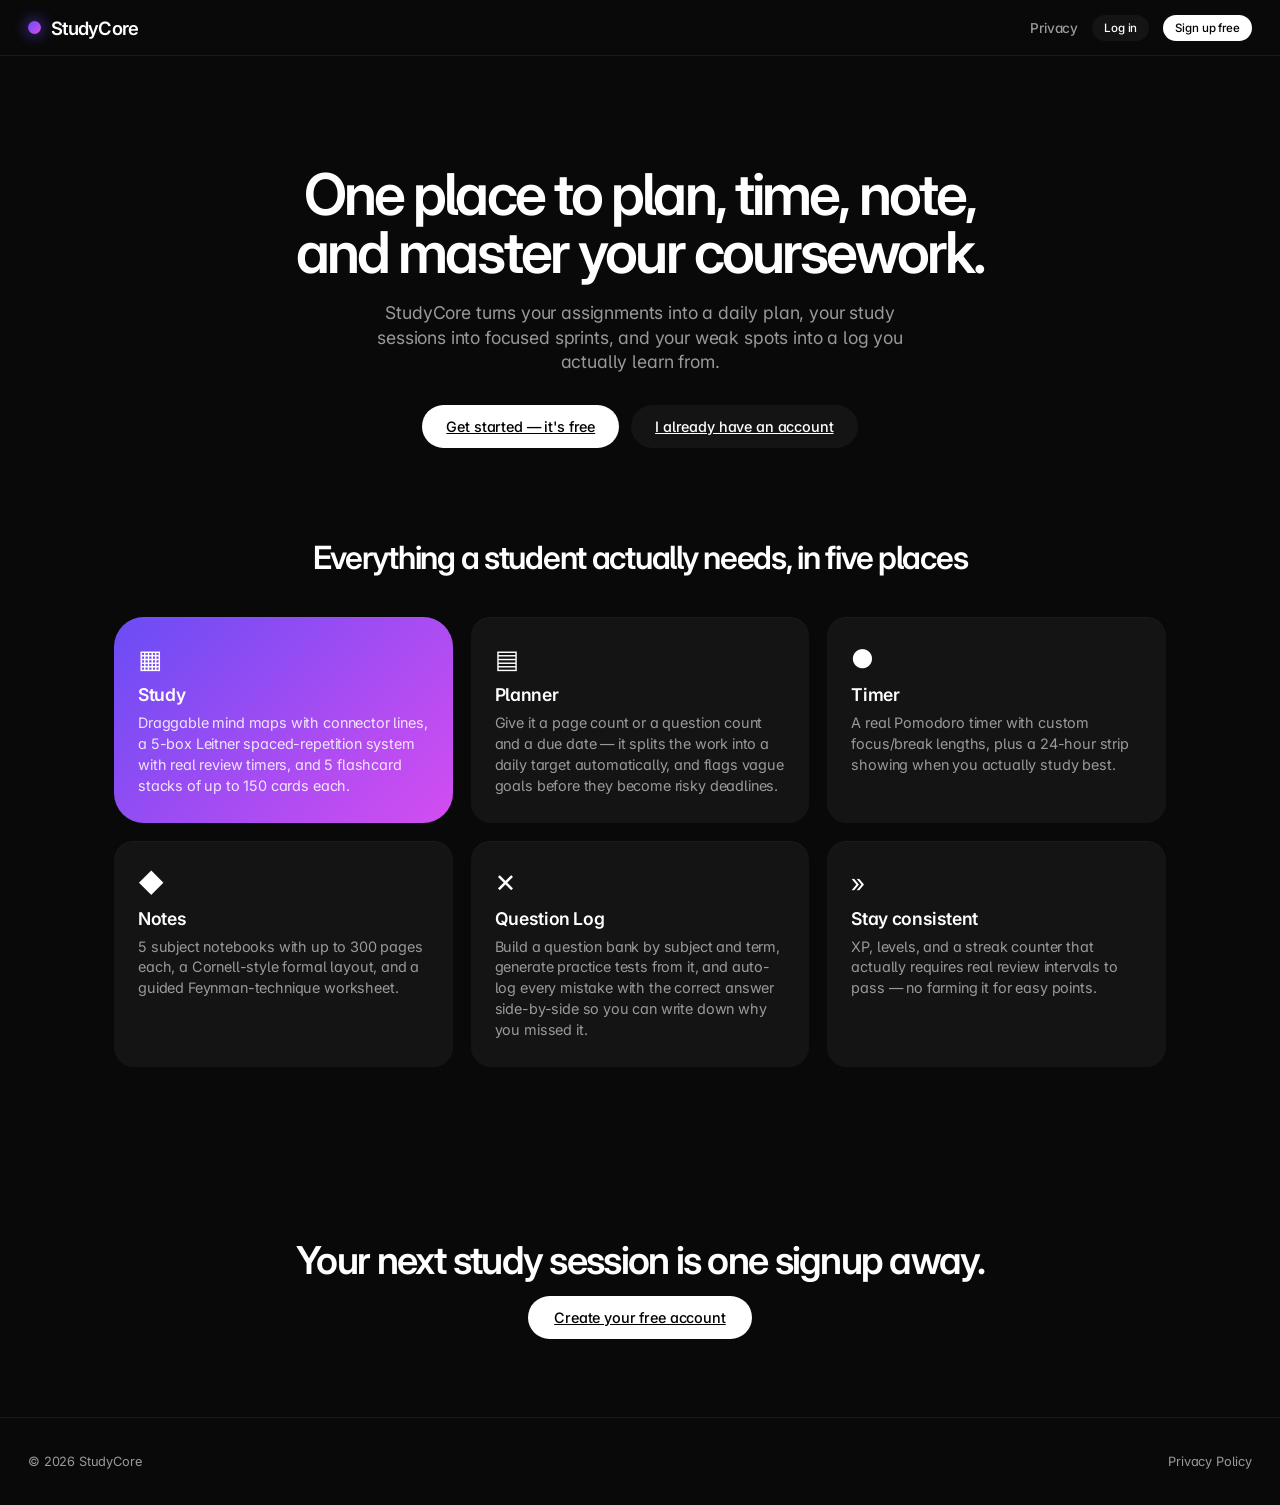
==== commit 71c15cb8: "Add files via upload" ====
--- a/index.html
+++ b/index.html
@@ -6,8 +6,8 @@
 <title>StudyCore — Plan, Time, Note, and Master Your Coursework</title>
 <meta name="description" content="StudyCore is a free student time-management app: a deadline-splitting planner, a Pomodoro timer, paginated notebooks, flashcards, a mind map, a Leitner box system, and a question log with practice tests — all in one place.">
 <link rel="preconnect" href="https://fonts.googleapis.com">
-<link href="https://fonts.googleapis.com/css2?family=VT323&display=swap" rel="stylesheet">
-<link rel="stylesheet" href="styles.css">
+<link href="https://fonts.googleapis.com/css2?family=Inter:wght@400;500;600;700&display=swap" rel="stylesheet">
+<link rel="stylesheet" href="styles.css?v=10">
 <script async src="https://pagead2.googlesyndication.com/pagead/js/adsbygoogle.js?client=ca-pub-5483196886768719"
      crossorigin="anonymous"></script>
 </head>
--- a/styles.css
+++ b/styles.css
@@ -1,190 +1,176 @@
 /* ============================================================
-   StudyCore — "Console Chrome" redesign
-   Design language: Nintendo.com (2001) analysis — brushed-
-   periwinkle beveled metal plates, a carbon-navy command layer
-   with halftone texture, and warm signal/amber/gold accents
-   reserved strictly for wayfinding and forward action.
-   Variable NAMES kept the same as before so every existing rule
-   below inherits the new palette automatically; only the VALUES
-   changed to match the brief.
+   StudyCore — "Dark Artboard" redesign (Framer design analysis)
+   Near-black canvas, white display type with negative tracking,
+   white pill CTAs, charcoal surface-1/surface-2 cards, one blue
+   accent reserved for links/focus/selection, and a scarce
+   gradient family (violet/magenta/orange/coral) as atmosphere.
+   Dark-only by spec — the dark-mode toggle is hidden and inert.
+   Variable NAMES kept from before so existing rules inherit.
    ============================================================ */
 :root{
-  --bg:#21242e;              /* carbon — outer page / command layer */
-  --surface:#3d4f97;         /* chrome-indigo — dark raised surface */
-  --surface2:#2c3660;        /* deep periwinkle-navy — darker raised surface */
-  --paper:#ffffff;           /* surface white — card/content fill */
-  --paper-line:#5a5f8c;      /* hairline — bevel border/divider */
-  --ink:#21242e;             /* carbon — primary text on light chrome */
-  --text:#e9edf7;            /* pale chrome text on dark surfaces */
-  --text-dim:#9fbee7;        /* canvas-soft — secondary text on dark */
-  --amber:#ecab37;           /* amber — utility chips, badges, XP */
-  --blue:#3d4f97;            /* chrome-indigo repurposed for info actions */
-  --green:#4f8c5f;           /* muted sage-green — kept for good/success semantics */
-  --red:#a7282b;             /* games-red — kept for bad/negative semantics */
-  --purple:#8ba1d4;          /* periwinkle — minor accent */
-  --primary:#e60012;         /* Nintendo red — brand anchor, true alerts only */
-  --signal:#f68d1f;          /* signal orange — forward/submit cues */
-  --nav-gold:#e48600;        /* nav gold — primary nav words */
-  --canvas:#7a8aba;          /* periwinkle metallic — panel header strips */
-  --canvas-soft:#9fbee7;     /* pale sky */
-  --lavender:#acace7;
-  --carbon:#21242e;
-  --chrome-indigo:#3d4f97;
-  --hairline:#5a5f8c;
-  --radius:0px;              /* sharp by default — the chrome is machined, not rounded */
+  --bg:#090909;              /* canvas */
+  --surface:#141414;         /* surface-1 */
+  --surface2:#1c1c1c;        /* surface-2 */
+  --paper:#141414;           /* card fill = surface-1 */
+  --paper-line:#262626;      /* hairline */
+  --hairline-soft:#1a1a1a;
+  --ink:#ffffff;             /* primary text */
+  --text:#ffffff;
+  --text-dim:#999999;        /* ink-muted — the ONLY secondary gray */
+  --accent:#0099ff;          /* single chromatic accent: links/focus/selection */
+  --amber:#ffffff;           /* legacy name: primary CTA is now the WHITE pill */
+  --blue:#1c1c1c;            /* legacy .btn.blue -> surface-2 pill */
+  --green:#22c55e;           /* semantic success (glyph/text, not surface) */
+  --red:#ff5577;             /* semantic negative (coral, text-first) */
+  --purple:#6a4cf5;          /* gradient violet */
+  --g-magenta:#d44df0; --g-violet:#6a4cf5; --g-orange:#ff7a3d; --g-coral:#ff5577;
+  --carbon:#090909; --canvas:#141414; --canvas-soft:#999999; --chrome-indigo:#262626;
+  --nav-gold:#ffffff; --signal:#ffffff; --lavender:#1c1c1c; --hairline:#262626;
+  --radius:20px;
   font-size:16px;
 }
 *{box-sizing:border-box;}
-html,body{margin:0;padding:0;background:var(--bg);color:var(--text);font-family:Arial,Helvetica,sans-serif;}
-h1,h2,h3{font-family:Arial,Helvetica,sans-serif;margin:0 0 .4em 0;font-weight:700;}
-button{font-family:Arial,Helvetica,sans-serif;cursor:pointer;}
-.mono{font-family:'VT323',monospace;font-size:1.15em;letter-spacing:.02em;}
-
-/* halftone dot-matrix texture for carbon command surfaces —
-   evokes a speaker grille, per the brief's "authority voice" */
-.halftone{
-  background-image:radial-gradient(rgba(255,255,255,.06) 1px, transparent 1px);
-  background-size:4px 4px;
-}
-
-/* chamfered (cut-corner) plate geometry — used on the largest
-   modules instead of rounded corners, per the brief's signature */
-.chamfer{
-  clip-path:polygon(12px 0, 100% 0, 100% calc(100% - 12px), calc(100% - 12px) 100%, 0 100%, 0 12px);
-}
+html,body{margin:0;padding:0;background:var(--bg);color:var(--text);
+  font-family:'Inter',system-ui,sans-serif;font-feature-settings:"cv05","cv11";letter-spacing:-.01em;}
+h1,h2,h3{font-family:'Inter',system-ui,sans-serif;margin:0 0 .4em 0;font-weight:600;letter-spacing:-.03em;color:var(--ink);}
+button{font-family:'Inter',system-ui,sans-serif;cursor:pointer;}
+.mono{font-family:'Inter',system-ui,sans-serif;font-variant-numeric:tabular-nums;letter-spacing:.02em;}
+.halftone{} /* retired texture from previous theme — kept as no-op so HTML doesn't need edits */
+
+/* dark-only design: hide the now-inert dark mode toggle in settings */
+label:has(> #darkModeToggle){display:none !important;}
 
 /* ---------- AUTH OVERLAY ---------- */
 #authOverlay{
   position:fixed;inset:0;background:
-    radial-gradient(circle at 30% 20%, #3d4f97 0%, transparent 55%),
-    repeating-linear-gradient(0deg, rgba(255,255,255,.03) 0 1px, transparent 1px 4px),
-    linear-gradient(160deg,#2c3660,#14171f 75%);
+    radial-gradient(60% 50% at 70% 10%, rgba(106,76,245,.28) 0%, transparent 70%),
+    radial-gradient(50% 40% at 15% 85%, rgba(212,77,240,.16) 0%, transparent 70%),
+    var(--bg);
   display:flex;align-items:center;justify-content:center;z-index:1000;padding:20px;
 }
 .auth-card{
-  width:380px;background:var(--paper);color:var(--ink);padding:30px 28px;
-  box-shadow:0 20px 60px rgba(0,0,0,.45), inset 0 1px 0 rgba(255,255,255,.6), inset 0 -3px 0 var(--chrome-indigo);
-  clip-path:polygon(14px 0, 100% 0, 100% calc(100% - 14px), calc(100% - 14px) 100%, 0 100%, 0 14px);
-}
-.auth-brand{display:flex;align-items:center;gap:10px;font-family:Arial Black,Arial,sans-serif;font-size:1.5rem;font-weight:900;margin-bottom:6px;letter-spacing:.5px;color:var(--carbon);
-  -webkit-text-stroke:.5px var(--chrome-indigo);}
-.auth-brand .lamp{width:13px;height:13px;border-radius:50%;background:var(--signal);box-shadow:0 0 14px 4px rgba(246,141,31,.6);}
-.auth-sub{font-size:.82rem;color:var(--ink-soft,#3d4f97);margin-bottom:18px;font-weight:600;}
-.auth-tabs{display:flex;gap:0;margin-bottom:18px;background:var(--carbon);padding:4px;}
-.auth-tab{flex:1;border:none;background:transparent;padding:8px 0;font-weight:700;font-size:.78rem;color:var(--canvas-soft);text-transform:uppercase;letter-spacing:.5px;}
-.auth-tab.active{background:var(--nav-gold);color:var(--carbon);}
+  width:380px;background:var(--surface);color:var(--ink);padding:32px 28px;border-radius:20px;
+  box-shadow:inset 0 .5px 0 rgba(255,255,255,.1), 0 10px 30px rgba(0,0,0,.25);
+}
+.auth-brand{display:flex;align-items:center;gap:10px;font-size:1.6rem;font-weight:600;margin-bottom:6px;letter-spacing:-.05em;color:var(--ink);}
+.auth-brand .lamp{width:13px;height:13px;border-radius:50%;background:linear-gradient(135deg,var(--g-violet),var(--g-magenta));box-shadow:0 0 16px 3px rgba(106,76,245,.5);}
+.auth-sub{font-size:.85rem;color:var(--text-dim);margin-bottom:18px;}
+.auth-tabs{display:flex;gap:4px;margin-bottom:18px;background:var(--bg);padding:4px;border-radius:100px;}
+.auth-tab{flex:1;border:none;background:transparent;padding:9px 0;font-weight:500;font-size:.82rem;color:var(--text-dim);border-radius:100px;}
+.auth-tab.active{background:var(--surface2);color:var(--ink);}
 .auth-form{display:flex;flex-direction:column;gap:10px;}
-.auth-form input{padding:10px 11px;border:1px solid var(--hairline);font-size:.9rem;background:#fff;color:var(--ink);}
-.auth-error{font-size:.78rem;color:var(--primary);min-height:1em;font-weight:600;}
-.auth-strength{font-size:.72rem;color:var(--ink-soft,#3d4f97);}
+.auth-form input{padding:11px 14px;border:1px solid var(--paper-line);border-radius:10px;font-size:.9rem;background:var(--surface);color:var(--ink);}
+.auth-form input:focus{outline:none;box-shadow:0 0 0 1px rgba(0,153,255,.55);}
+.auth-error{font-size:.78rem;color:var(--red);min-height:1em;}
+.auth-strength{font-size:.72rem;color:var(--text-dim);}
 #authOverlay .tip{margin-top:14px;}
-.lock-note{display:flex;gap:8px;align-items:flex-start;font-size:.75rem;color:var(--ink-soft,#3d4f97);margin-top:14px;line-height:1.4;}
-
-/* ---------- TOP BAR (nav-bar: carbon command slab) ---------- */
+.lock-note{display:flex;gap:8px;align-items:flex-start;font-size:.75rem;color:var(--text-dim);margin-top:14px;line-height:1.4;}
+
+/* ---------- TOP BAR ---------- */
 .topbar{
   display:flex;align-items:center;justify-content:space-between;
-  padding:14px 24px;background:var(--carbon);
-  border-bottom:2px solid var(--chrome-indigo);position:sticky;top:0;z-index:50;
-}
-.brand{display:flex;align-items:center;gap:10px;font-family:Arial Black,Arial,sans-serif;font-size:1.25rem;font-weight:900;color:var(--nav-gold);letter-spacing:.5px;}
+  padding:10px 24px;background:var(--bg);min-height:56px;
+  border-bottom:1px solid var(--hairline-soft);position:sticky;top:0;z-index:50;
+}
+.brand{display:flex;align-items:center;gap:10px;font-size:1.15rem;font-weight:600;color:var(--ink);letter-spacing:-.04em;}
 .brand .lamp{
-  width:14px;height:14px;border-radius:50%;background:var(--signal);
-  box-shadow:0 0 14px 4px rgba(246,141,31,.55);animation:glow 2.4s ease-in-out infinite;
-}
-@keyframes glow{0%,100%{opacity:.7}50%{opacity:1}}
+  width:13px;height:13px;border-radius:50%;background:linear-gradient(135deg,var(--g-violet),var(--g-magenta));
+  box-shadow:0 0 14px 3px rgba(106,76,245,.45);animation:glow 2.6s ease-in-out infinite;
+}
+@keyframes glow{0%,100%{opacity:.75}50%{opacity:1}}
 .stats{display:flex;align-items:center;gap:16px;}
-.stat-block{display:flex;align-items:center;gap:8px;font-family:'VT323',monospace;font-size:1.05rem;color:var(--canvas-soft);}
-.level-pill{background:var(--amber);color:var(--carbon);font-weight:700;padding:3px 10px;font-family:'VT323',monospace;font-size:1rem;clip-path:polygon(6px 0,100% 0,100% 100%,0 100%,0 6px);}
-.xpbar-wrap{width:130px;height:8px;background:#11151f;overflow:hidden;border:1px solid var(--chrome-indigo);}
-.xpbar-fill{height:100%;background:linear-gradient(90deg,var(--amber),var(--nav-gold));width:0%;transition:width .4s;}
-.streak{display:flex;align-items:center;gap:4px;color:var(--signal);font-weight:700;}
-.userbox{display:flex;align-items:center;gap:10px;border-left:1px solid var(--chrome-indigo);padding-left:14px;font-size:.85rem;}
-.userbox button{background:var(--carbon);border:1px solid var(--chrome-indigo);color:var(--canvas-soft);padding:5px 10px;font-size:.72rem;text-transform:uppercase;letter-spacing:.4px;font-weight:700;}
-.userbox button:hover{color:#fff;border-color:var(--canvas-soft);}
-
-/* ---------- TABS (primary nav words, glowing gold over carbon) ---------- */
-.tabs{display:flex;gap:2px;padding:0 24px;background:var(--carbon);}
+.stat-block{display:flex;align-items:center;gap:8px;font-size:.85rem;color:var(--text-dim);font-variant-numeric:tabular-nums;}
+.level-pill{background:#fff;color:#000;font-weight:600;padding:4px 12px;border-radius:100px;font-size:.78rem;font-variant-numeric:tabular-nums;}
+.xpbar-wrap{width:130px;height:6px;background:var(--surface2);border-radius:100px;overflow:hidden;}
+.xpbar-fill{height:100%;background:linear-gradient(90deg,var(--g-violet),var(--g-magenta));width:0%;transition:width .4s;border-radius:100px;}
+.streak{display:flex;align-items:center;gap:4px;color:var(--ink);font-weight:600;font-variant-numeric:tabular-nums;}
+.userbox{display:flex;align-items:center;gap:10px;border-left:1px solid var(--hairline-soft);padding-left:14px;font-size:.85rem;}
+.userbox button{background:var(--surface);border:none;color:var(--ink);padding:8px 14px;font-size:.78rem;font-weight:500;border-radius:100px;}
+.userbox button:hover{background:var(--surface2);}
+
+/* ---------- TABS (nav pills) ---------- */
+.tabs{display:flex;gap:4px;padding:8px 24px;background:var(--bg);border-bottom:1px solid var(--hairline-soft);overflow-x:auto;}
 .tab{
-  background:transparent;color:var(--nav-gold);border:none;
-  padding:10px 18px;font-size:.78rem;font-weight:700;text-transform:uppercase;letter-spacing:.5px;
-  transition:.15s;border-bottom:3px solid transparent;
-}
-.tab:hover{background:rgba(255,255,255,.05);}
-.tab.active{background:var(--chrome-indigo);color:#fff;border-bottom-color:var(--signal);}
-
-main{background:var(--periwinkle,#8ba1d4);min-height:80vh;padding:30px 28px 60px;color:var(--ink);}
+  background:transparent;color:var(--text-dim);border:none;white-space:nowrap;
+  padding:8px 14px;font-size:.82rem;font-weight:500;border-radius:100px;transition:.15s;
+}
+.tab:hover{color:var(--ink);}
+.tab.active{background:var(--surface2);color:var(--ink);}
+
+main{background:var(--bg);min-height:80vh;padding:34px 28px 70px;color:var(--ink);}
 .panel{display:none;max-width:1180px;margin:0 auto;}
 .panel.active{display:block;}
 
-/* ---------- CARD (beveled plate) ---------- */
+/* ---------- CARD (surface-1, 20px radius) ---------- */
 .card{
-  background:var(--paper);border:1px solid var(--hairline);padding:18px 20px;margin-bottom:18px;
-  box-shadow:inset 0 1px 0 rgba(255,255,255,.7), inset 0 -3px 0 var(--chrome-indigo);
-  clip-path:polygon(12px 0, 100% 0, 100% calc(100% - 12px), calc(100% - 12px) 100%, 0 100%, 0 12px);
-}
-.card h2{
-  background:var(--canvas);color:#fff;margin:-18px -20px 14px;padding:8px 16px;
-  font-size:.78rem;font-weight:700;text-transform:uppercase;letter-spacing:.5px;
-}
-.card h3{font-size:.95rem;color:var(--ink-soft,#3d4f97);text-transform:uppercase;letter-spacing:.3px;}
-.tip{background:#fdf2dc;border-left:4px solid var(--amber);padding:10px 14px;font-size:.88rem;color:#5b430f;margin:10px 0;}
-.tip.risk{background:#f6dcdb;border-left-color:var(--red);color:#7a2420;}
-.tip.good{background:#e2ede4;border-left-color:var(--green);color:#22532f;}
-label{display:block;font-size:.72rem;font-weight:700;color:var(--ink-soft,#3d4f97);margin:10px 0 4px;text-transform:uppercase;letter-spacing:.5px;}
-input,select,textarea{width:100%;padding:9px 10px;border:1px solid var(--hairline);font-family:Arial,Helvetica,sans-serif;font-size:.92rem;background:#fff;color:var(--ink);}
-select{border:1px solid var(--carbon);}
+  background:var(--surface);border:1px solid var(--hairline-soft);border-radius:20px;
+  padding:22px 24px;margin-bottom:18px;
+  box-shadow:inset 0 .5px 0 rgba(255,255,255,.06);
+}
+.card h2{font-size:1.25rem;font-weight:600;letter-spacing:-.035em;margin-bottom:12px;color:var(--ink);}
+.card h3{font-size:.95rem;color:var(--ink);font-weight:600;letter-spacing:-.02em;}
+.tip{background:var(--surface2);border-left:3px solid var(--text-dim);border-radius:0 10px 10px 0;padding:10px 14px;font-size:.88rem;color:#c9c9c9;margin:10px 0;}
+.tip.risk{border-left-color:var(--red);color:#ffb3bc;}
+.tip.good{border-left-color:var(--green);color:#9adaa8;}
+label{display:block;font-size:.75rem;font-weight:500;color:var(--text-dim);margin:10px 0 4px;letter-spacing:-.01em;}
+input,select,textarea{width:100%;padding:10px 14px;border:1px solid var(--paper-line);border-radius:10px;
+  font-family:'Inter',system-ui,sans-serif;font-size:.92rem;background:var(--surface);color:var(--ink);}
+input:focus,select:focus,textarea:focus{outline:none;box-shadow:0 0 0 1px rgba(0,153,255,.55);}
 textarea{resize:vertical;}
 .row{display:flex;gap:14px;flex-wrap:wrap;}
 .row > div{flex:1;min-width:160px;}
-
-/* ---------- BUTTONS ---------- */
-.btn{border:none;padding:9px 18px;font-weight:700;font-size:.78rem;text-transform:uppercase;letter-spacing:.4px;
-  background:var(--carbon);color:#fff;transition:.15s;box-shadow:inset 0 1px 0 rgba(255,255,255,.15), inset 0 -2px 0 rgba(0,0,0,.35);}
-.btn:hover{opacity:.88;}
-.btn.amber{background:var(--amber);color:var(--carbon);box-shadow:inset 0 1px 0 rgba(255,255,255,.6), inset 0 -2px 0 rgba(0,0,0,.25);}
-.btn.amber:active{background:var(--nav-gold);}
-.btn.blue{background:var(--chrome-indigo);color:#fff;}
-.btn.green{background:var(--green);color:#fff;}
-.btn.red{background:var(--red);color:#fff;}
-.btn.ghost{background:transparent;color:var(--ink);border:1px solid var(--hairline);box-shadow:none;}
-.btn.ghost.active{background:var(--chrome-indigo);color:#fff;border-color:var(--chrome-indigo);}
-.btn.small{padding:5px 10px;font-size:.68rem;}
+a{color:var(--accent);}
+
+/* ---------- BUTTONS (pills only) ---------- */
+.btn{border:none;padding:10px 16px;font-weight:500;font-size:.82rem;letter-spacing:-.01em;border-radius:100px;
+  background:var(--surface);color:var(--ink);transition:.15s;}
+.btn:hover{background:var(--surface2);}
+.btn.amber{background:#fff;color:#000;}            /* primary CTA: white pill */
+.btn.amber:hover{background:#e9e9e9;}
+.btn.blue{background:var(--surface2);color:var(--ink);}
+.btn.green{background:#12271a;color:#4ade80;}
+.btn.red{background:#2a1518;color:#ff8896;}
+.btn.ghost{background:var(--surface);color:var(--ink);}
+.btn.ghost.active{background:var(--surface2);color:var(--ink);box-shadow:0 0 0 1px rgba(0,153,255,.55);}
+.btn.small{padding:6px 12px;font-size:.72rem;}
 .pillgroup{display:flex;gap:8px;margin:10px 0;flex-wrap:wrap;}
-.pill-toggle{border:1px solid var(--hairline);background:#fff;padding:7px 16px;font-size:.75rem;font-weight:700;color:var(--ink-soft,#3d4f97);text-transform:uppercase;letter-spacing:.3px;}
-.pill-toggle.active.rec{background:var(--green);color:#fff;border-color:var(--green);}
-.pill-toggle.active.risk{background:var(--red);color:#fff;border-color:var(--red);}
-
-.task{border:1px solid var(--hairline);padding:14px 16px;margin-bottom:12px;background:#fff;border-left:4px solid var(--chrome-indigo);}
+.pill-toggle{border:none;background:transparent;border-radius:100px;padding:8px 16px;font-size:.78rem;font-weight:500;color:var(--text-dim);}
+.pill-toggle.active{background:var(--surface2);color:var(--ink);}
+.pill-toggle.active.rec{background:#12271a;color:#4ade80;}
+.pill-toggle.active.risk{background:#2a1518;color:#ff8896;}
+
+.task{border:1px solid var(--hairline-soft);border-radius:15px;padding:14px 16px;margin-bottom:12px;background:var(--surface2);}
 .task-head{display:flex;justify-content:space-between;align-items:flex-start;gap:10px;}
-.task-title{font-weight:700;font-size:1rem;}
-.badge{font-size:.62rem;font-weight:700;padding:3px 8px;text-transform:uppercase;letter-spacing:.4px;}
-.badge.flex-low{background:#f6dcdb;color:#7a2420;}
-.badge.flex-mid{background:#fdf2dc;color:#5b430f;}
-.badge.flex-high{background:#e2ede4;color:#22532f;}
+.task-title{font-weight:600;font-size:1rem;letter-spacing:-.02em;}
+.badge{font-size:.66rem;font-weight:500;padding:3px 10px;border-radius:100px;}
+.badge.flex-low{background:#2a1518;color:#ff8896;}
+.badge.flex-mid{background:#2b2312;color:#e8c05a;}
+.badge.flex-high{background:#12271a;color:#4ade80;}
 .daily-table{width:100%;border-collapse:collapse;margin-top:10px;font-size:.82rem;}
-.daily-table th{background:var(--canvas-soft);text-transform:uppercase;font-size:.68rem;letter-spacing:.3px;color:var(--carbon);}
-.daily-table th,.daily-table td{border-bottom:1px solid var(--hairline);padding:5px 6px;text-align:left;}
-.daily-table tr.done td{color:#9a9a9a;text-decoration:line-through;}
-details summary{cursor:pointer;font-size:.78rem;color:var(--chrome-indigo);font-weight:700;margin-top:8px;text-transform:uppercase;letter-spacing:.3px;}
+.daily-table th{color:var(--text-dim);font-size:.7rem;font-weight:500;letter-spacing:-.01em;}
+.daily-table th,.daily-table td{border-bottom:1px solid var(--hairline-soft);padding:6px;text-align:left;}
+.daily-table tr.done td{color:#5c5c5c;text-decoration:line-through;}
+details summary{cursor:pointer;font-size:.8rem;color:var(--accent);font-weight:500;margin-top:8px;}
 
 .timer-wrap{display:flex;gap:30px;flex-wrap:wrap;align-items:flex-start;}
-.timer-display{width:230px;height:230px;border-radius:50%;border:8px solid var(--chrome-indigo);display:flex;align-items:center;justify-content:center;flex-direction:column;
-  background:radial-gradient(circle at 30% 20%,#3d4f97,#14171f 75%);color:#fff;box-shadow:0 0 0 3px var(--carbon), inset 0 0 20px rgba(0,0,0,.4);}
-.timer-display .time{font-family:'VT323',monospace;font-size:3.2rem;font-weight:400;letter-spacing:1px;}
-.timer-display .mode{font-size:.75rem;letter-spacing:.15em;text-transform:uppercase;color:var(--canvas-soft);}
-.schedule-strip{display:flex;width:100%;height:28px;overflow:hidden;margin-top:8px;position:relative;border:1px solid var(--hairline);}
+.timer-display{width:230px;height:230px;border-radius:50%;border:1px solid var(--paper-line);display:flex;align-items:center;justify-content:center;flex-direction:column;
+  background:radial-gradient(circle at 32% 22%, rgba(106,76,245,.18), transparent 60%), var(--surface);color:var(--ink);
+  box-shadow:inset 0 .5px 0 rgba(255,255,255,.08), 0 10px 30px rgba(0,0,0,.25);}
+.timer-display .time{font-size:3rem;font-weight:600;letter-spacing:-.04em;font-variant-numeric:tabular-nums;}
+.timer-display .mode{font-size:.75rem;letter-spacing:.12em;text-transform:uppercase;color:var(--text-dim);}
+.schedule-strip{display:flex;width:100%;height:26px;overflow:hidden;margin-top:8px;position:relative;border-radius:100px;background:var(--surface2);}
 .schedule-strip .seg{flex:1;}
-.seg.good{background:#9fd9af;}
-.seg.risky{background:#ef9d99;}
-.seg.neutral{background:var(--platinum,#dedede);}
-.now-marker{position:absolute;top:-4px;width:2px;height:36px;background:var(--signal);}
-.legend{display:flex;gap:14px;font-size:.75rem;margin-top:6px;flex-wrap:wrap;}
+.seg.good{background:#1d3a28;}
+.seg.risky{background:#3a1d22;}
+.seg.neutral{background:var(--surface2);}
+.now-marker{position:absolute;top:0;width:2px;height:26px;background:var(--accent);}
+.legend{display:flex;gap:14px;font-size:.75rem;margin-top:6px;flex-wrap:wrap;color:var(--text-dim);}
 .legend span{display:flex;align-items:center;gap:5px;}
 .dot{width:10px;height:10px;border-radius:50%;display:inline-block;}
 
-.subtabs{display:flex;gap:0;margin-bottom:14px;}
-.subtab{border:1px solid var(--carbon);background:#fff;padding:7px 16px;font-size:.75rem;font-weight:700;text-transform:uppercase;letter-spacing:.3px;color:var(--ink-soft,#3d4f97);}
-.subtab.active{background:var(--carbon);color:var(--nav-gold);}
+.subtabs{display:flex;gap:4px;margin-bottom:14px;}
+.subtab{border:none;background:transparent;border-radius:100px;padding:8px 16px;font-size:.78rem;font-weight:500;color:var(--text-dim);}
+.subtab.active{background:var(--surface2);color:var(--ink);}
 
 .note-controls{display:flex;gap:12px;margin-bottom:10px;flex-wrap:wrap;}
 .note-controls > div{flex:1;min-width:140px;}
@@ -198,134 +184,134 @@
 .feynman-grid textarea{min-height:90px;}
 
 #mindmapViewport{
-  width:100%;height:480px;overflow:auto;border:1px solid var(--hairline);background:#f4f6fb;
+  width:100%;height:480px;overflow:auto;border:1px solid var(--paper-line);border-radius:15px;background:#0d0d0d;
 }
 #mindmapCanvas{
   position:relative;width:2400px;height:1400px;background:
-  repeating-linear-gradient(0deg,transparent,transparent 27px,#dbe2f0 28px),
-  repeating-linear-gradient(90deg,transparent,transparent 27px,#dbe2f0 28px);
-  background-color:#f4f6fb;
+  repeating-linear-gradient(0deg,transparent,transparent 27px,#161616 28px),
+  repeating-linear-gradient(90deg,transparent,transparent 27px,#161616 28px);
+  background-color:#0d0d0d;
 }
 .map-lines{position:absolute;top:0;left:0;width:100%;height:100%;pointer-events:none;}
-.bubble{position:absolute;min-width:110px;max-width:180px;padding:10px 14px;font-size:.82rem;font-weight:700;text-align:center;cursor:grab;user-select:none;box-shadow:0 3px 8px rgba(0,0,0,.25), inset 0 1px 0 rgba(255,255,255,.5);line-height:1.25;color:#21242e;clip-path:polygon(8px 0,100% 0,100% 100%,0 100%,0 8px);}
-/* BUGFIX: bubbles didn't set their own text color, so in dark mode they
-   inherited the page's light text color — nearly unreadable against the
-   bubbles' always-light pastel backgrounds. Pin it dark unconditionally. */
-body.dark-mode .bubble{color:#21242e;}
-.bubble.selected{outline:3px solid var(--signal);}
-.bubble .del{position:absolute;top:-8px;right:-8px;width:18px;height:18px;border-radius:50%;background:var(--carbon);color:#fff;font-size:11px;line-height:18px;text-align:center;display:none;}
+.bubble{position:absolute;min-width:110px;max-width:180px;padding:10px 14px;border-radius:15px;font-size:.82rem;font-weight:500;text-align:center;cursor:grab;user-select:none;
+  box-shadow:inset 0 .5px 0 rgba(255,255,255,.12), 0 6px 18px rgba(0,0,0,.35);line-height:1.3;color:#fff;}
+/* bubble fills are dark gradient-family tints set in JS; text stays white */
+body.dark-mode .bubble{color:#fff;}
+.bubble.selected{outline:none;box-shadow:0 0 0 2px var(--accent), 0 6px 18px rgba(0,0,0,.35);}
+.bubble .del{position:absolute;top:-8px;right:-8px;width:18px;height:18px;border-radius:50%;background:#fff;color:#000;font-size:11px;line-height:18px;text-align:center;display:none;}
 .bubble:hover .del{display:block;}
 
 .boxes-wrap{display:flex;gap:12px;overflow-x:auto;padding-bottom:6px;}
-.box-col{flex:1;min-width:170px;background:#fff;border:1px solid var(--hairline);border-top:3px solid var(--chrome-indigo);padding:10px;}
-.box-col h4{margin:0 0 4px;font-size:.8rem;font-family:'VT323',monospace;letter-spacing:.5px;color:var(--chrome-indigo);}
-.box-col .interval{font-size:.7rem;color:#888;margin-bottom:8px;}
-.lcard{background:#fff;border:1px solid var(--hairline);padding:8px;margin-bottom:8px;font-size:.8rem;}
-.lcard.due{border-color:var(--amber);background:#fdf2dc;}
+.box-col{flex:1;min-width:170px;background:var(--surface2);border:1px solid var(--hairline-soft);border-radius:15px;padding:12px;}
+.box-col h4{margin:0 0 4px;font-size:.82rem;font-weight:600;color:var(--ink);letter-spacing:-.01em;}
+.box-col .interval{font-size:.7rem;color:var(--text-dim);margin-bottom:8px;}
+.lcard{background:var(--surface);border:1px solid var(--hairline-soft);border-radius:10px;padding:9px;margin-bottom:8px;font-size:.8rem;}
+.lcard.due{border-color:rgba(0,153,255,.5);}
 .lcard .actions{display:flex;gap:6px;margin-top:6px;}
 .lcard .actions button:disabled{opacity:.35;cursor:not-allowed;}
-.lcard .wait{font-size:.68rem;color:#a05a00;margin-top:4px;font-weight:700;}
-
-/* ---------- SUBJECT NOTEBOOKS / PAGE NAV ---------- */
-.subject-tabs{display:flex;gap:0;flex-wrap:wrap;margin-bottom:12px;}
-.subject-tabs button{border:1px solid var(--carbon);background:#fff;padding:6px 12px;font-size:.72rem;font-weight:700;color:var(--ink-soft,#3d4f97);text-transform:uppercase;letter-spacing:.3px;}
-.subject-tabs button.active{background:var(--carbon);color:var(--nav-gold);border-color:var(--carbon);}
+.lcard .wait{font-size:.68rem;color:var(--text-dim);margin-top:4px;font-weight:500;}
+
+.subject-tabs{display:flex;gap:4px;flex-wrap:wrap;margin-bottom:12px;}
+.subject-tabs button{border:none;background:transparent;border-radius:100px;padding:7px 14px;font-size:.75rem;font-weight:500;color:var(--text-dim);}
+.subject-tabs button.active{background:var(--surface2);color:var(--ink);}
 .page-nav{display:flex;align-items:center;gap:6px;}
 .page-nav input[type="number"]{width:60px;text-align:center;padding:6px;}
 
-/* ---------- FLASHCARDS ---------- */
 .flip-card{
-  position:relative;max-width:460px;margin:0 auto;min-height:160px;border:1px solid var(--hairline);
-  padding:26px 20px;background:#fff;display:flex;align-items:center;justify-content:center;
-  text-align:center;font-size:1.02rem;cursor:pointer;box-shadow:0 4px 0 var(--chrome-indigo);
-  clip-path:polygon(10px 0,100% 0,100% calc(100% - 10px),calc(100% - 10px) 100%,0 100%,0 10px);
-}
-.flip-card .side-label{position:absolute;top:8px;left:14px;font-size:.6rem;text-transform:uppercase;letter-spacing:.1em;color:#aaa;font-weight:700;}
+  position:relative;max-width:460px;margin:0 auto;min-height:160px;border:1px solid var(--paper-line);border-radius:20px;
+  padding:26px 20px;background:var(--surface2);display:flex;align-items:center;justify-content:center;
+  text-align:center;font-size:1.02rem;cursor:pointer;
+  box-shadow:inset 0 .5px 0 rgba(255,255,255,.08), 0 10px 30px rgba(0,0,0,.25);
+}
+.flip-card .side-label{position:absolute;top:10px;left:16px;font-size:.62rem;text-transform:uppercase;letter-spacing:.1em;color:var(--text-dim);font-weight:500;}
 .flash-nav{display:flex;justify-content:center;align-items:center;gap:10px;margin-top:12px;}
-.flash-meta{text-align:center;font-size:.78rem;color:#777;margin-top:6px;}
-.flash-empty{text-align:center;color:#999;font-size:.85rem;padding:30px 0;}
+.flash-meta{text-align:center;font-size:.78rem;color:var(--text-dim);margin-top:6px;}
+.flash-empty{text-align:center;color:var(--text-dim);font-size:.85rem;padding:30px 0;}
 
 #toastContainer{position:fixed;bottom:18px;right:18px;display:flex;flex-direction:column;gap:8px;z-index:999;}
-.toast{background:var(--carbon);color:#fff;border-left:4px solid var(--signal);padding:10px 16px;font-size:.85rem;max-width:280px;box-shadow:0 6px 18px rgba(0,0,0,.4);animation:slidein .25s ease-out;}
+.toast{background:var(--surface2);color:var(--ink);border-radius:10px;padding:11px 16px;font-size:.85rem;max-width:280px;
+  box-shadow:inset 0 .5px 0 rgba(255,255,255,.1), 0 10px 30px rgba(0,0,0,.3);animation:slidein .25s ease-out;}
 @keyframes slidein{from{transform:translateX(40px);opacity:0}to{transform:translateX(0);opacity:1}}
 
-/* ---------- QUESTION LOG ---------- */
-.qcard{border:1px solid var(--hairline);padding:10px 14px;margin-bottom:10px;background:#fff;border-left:3px solid var(--canvas);}
+.qcard{border:1px solid var(--hairline-soft);border-radius:15px;padding:12px 14px;margin-bottom:10px;background:var(--surface2);}
 .qcard-head{display:flex;justify-content:space-between;gap:10px;align-items:flex-start;}
-.qcard-prompt{font-weight:700;font-size:.9rem;}
+.qcard-prompt{font-weight:600;font-size:.9rem;}
 .qmeta{display:flex;gap:8px;align-items:center;margin-top:4px;flex-wrap:wrap;}
-.qtype-badge{font-size:.62rem;font-weight:700;text-transform:uppercase;letter-spacing:.3px;padding:2px 8px;background:var(--canvas-soft);color:var(--carbon);}
-.qdiff-badge{font-size:.62rem;font-weight:700;padding:2px 8px;background:var(--amber);color:var(--carbon);text-transform:uppercase;letter-spacing:.3px;}
-.qcat-badge{font-size:.68rem;color:#888;}
-.qimg-thumb{max-width:140px;max-height:90px;margin-top:8px;display:block;border:1px solid var(--hairline);}
+.qtype-badge{font-size:.64rem;font-weight:500;padding:2px 10px;border-radius:100px;background:var(--surface);color:var(--text-dim);}
+.qdiff-badge{font-size:.64rem;font-weight:500;padding:2px 10px;border-radius:100px;background:#122233;color:#8ab8ff;}
+.qcat-badge{font-size:.68rem;color:var(--text-dim);}
+.qimg-thumb{max-width:140px;max-height:90px;margin-top:8px;display:block;border-radius:10px;border:1px solid var(--paper-line);}
 .mcq-opt{display:flex;align-items:center;gap:8px;margin-bottom:8px;font-size:.88rem;}
 .mcq-opt input[type="radio"]{width:auto;}
-.test-progress{font-size:.8rem;color:#777;margin-bottom:10px;font-weight:700;}
-.test-q-img{max-width:100%;max-height:220px;margin:10px 0;display:block;}
-.test-card{border:1px solid var(--hairline);padding:16px 18px;background:#fff;}
+.test-progress{font-size:.8rem;color:var(--text-dim);margin-bottom:10px;font-weight:500;}
+.test-q-img{max-width:100%;max-height:220px;margin:10px 0;display:block;border-radius:10px;}
+.test-card{border:1px solid var(--hairline-soft);border-radius:20px;padding:18px 20px;background:var(--surface2);}
 .test-nav{display:flex;justify-content:space-between;margin-top:14px;}
-.mistake-card{border:1px solid var(--hairline);padding:12px 14px;margin-bottom:10px;background:#fff;border-left:3px solid var(--red);}
+.mistake-card{border:1px solid var(--hairline-soft);border-radius:15px;padding:12px 14px;margin-bottom:10px;background:var(--surface2);border-left:3px solid var(--red);}
 .answer-compare{display:flex;gap:18px;flex-wrap:wrap;margin:8px 0;font-size:.82rem;}
-.answer-compare .wrong-ans{color:var(--red);font-weight:700;}
-.answer-compare .right-ans{color:var(--green);font-weight:700;}
-.pt-card{border:1px solid var(--hairline);padding:12px 14px;margin-bottom:10px;background:#fff;display:flex;justify-content:space-between;align-items:center;gap:12px;flex-wrap:wrap;border-left:3px solid var(--chrome-indigo);}
+.answer-compare .wrong-ans{color:var(--red);font-weight:600;}
+.answer-compare .right-ans{color:var(--green);font-weight:600;}
+.pt-card{border:1px solid var(--hairline-soft);border-radius:15px;padding:12px 14px;margin-bottom:10px;background:var(--surface2);display:flex;justify-content:space-between;align-items:center;gap:12px;flex-wrap:wrap;}
 .pt-card input{max-width:220px;}
 
-/* ---------- PUBLIC LANDING & PRIVACY PAGES ---------- */
-.lp-body{background:var(--periwinkle,#8ba1d4);color:var(--ink);}
+/* ---------- PUBLIC LANDING & PRIVACY ---------- */
+.lp-body{background:var(--bg);color:var(--ink);}
 .lp-nav{
-  display:flex;align-items:center;justify-content:space-between;padding:14px 28px;
-  background:var(--carbon);position:sticky;top:0;z-index:50;border-bottom:2px solid var(--chrome-indigo);
-}
-.lp-nav .brand{color:var(--nav-gold);}
-.lp-nav-links{display:flex;align-items:center;gap:10px;}
-.lp-nav-links a{color:var(--canvas-soft);text-decoration:none;font-size:.75rem;font-weight:700;text-transform:uppercase;letter-spacing:.4px;}
+  display:flex;align-items:center;justify-content:space-between;padding:0 28px;height:56px;
+  background:var(--bg);position:sticky;top:0;z-index:50;border-bottom:1px solid var(--hairline-soft);
+}
+.lp-nav .brand{color:var(--ink);}
+.lp-nav-links{display:flex;align-items:center;gap:14px;}
+.lp-nav-links a{color:var(--text-dim);text-decoration:none;font-size:.85rem;font-weight:500;}
+.lp-nav-links a:hover{color:var(--ink);}
 .lp-nav-links a.btn{color:inherit;}
-.lp-nav-links a.btn.amber{color:var(--carbon);}
-
-.lp-hero{max-width:780px;margin:0 auto;text-align:center;padding:80px 24px 50px;}
-.lp-hero h1{font-family:Arial Black,Arial,sans-serif;font-size:2.6rem;line-height:1.1;margin-bottom:18px;font-weight:900;
-  color:#fff;-webkit-text-stroke:1.5px var(--chrome-indigo);text-shadow:4px 4px 0 var(--chrome-indigo);}
-.lp-sub{font-size:1.05rem;color:var(--carbon);max-width:560px;margin:0 auto 28px;font-weight:600;}
-.lp-cta-row{display:flex;gap:14px;justify-content:center;flex-wrap:wrap;}
-.lp-cta-row .btn{padding:13px 26px;font-size:.85rem;}
-
-.lp-features{max-width:1100px;margin:0 auto;padding:30px 24px 70px;}
-.lp-section-title{text-align:center;font-size:1.1rem;margin-bottom:36px;text-transform:uppercase;letter-spacing:.5px;background:var(--canvas);color:#fff;display:inline-block;padding:8px 20px;position:relative;left:50%;transform:translateX(-50%);}
-.lp-feature-grid{display:grid;grid-template-columns:repeat(3,1fr);gap:22px;}
-.lp-feature-card{background:#fff;border:1px solid var(--hairline);padding:24px 22px;box-shadow:inset 0 -3px 0 var(--chrome-indigo);
-  clip-path:polygon(10px 0,100% 0,100% calc(100% - 10px),calc(100% - 10px) 100%,0 100%,0 10px);}
-.lp-feature-icon{font-size:1.8rem;margin-bottom:10px;}
-.lp-feature-card h3{font-size:1.05rem;margin-bottom:8px;color:var(--carbon);}
-.lp-feature-card p{font-size:.88rem;color:#555;line-height:1.5;margin:0;}
+.lp-nav-links a.btn.amber{color:#000;}
+
+.lp-hero{max-width:820px;margin:0 auto;text-align:center;padding:110px 24px 60px;}
+.lp-hero h1{font-size:3.6rem;line-height:1.0;margin-bottom:20px;font-weight:600;letter-spacing:-.05em;color:var(--ink);}
+.lp-sub{font-size:1.1rem;color:var(--text-dim);max-width:560px;margin:0 auto 30px;line-height:1.4;}
+.lp-cta-row{display:flex;gap:12px;justify-content:center;flex-wrap:wrap;}
+.lp-cta-row .btn{padding:13px 24px;font-size:.9rem;}
+
+.lp-features{max-width:1100px;margin:0 auto;padding:30px 24px 80px;}
+.lp-section-title{text-align:center;font-size:2rem;margin-bottom:40px;font-weight:600;letter-spacing:-.04em;color:var(--ink);}
+.lp-feature-grid{display:grid;grid-template-columns:repeat(3,1fr);gap:18px;}
+.lp-feature-card{background:var(--surface);border-radius:20px;padding:26px 24px;box-shadow:inset 0 .5px 0 rgba(255,255,255,.06);}
+/* signature: exactly one gradient spotlight card in the grid */
+.lp-feature-grid .lp-feature-card:first-child{
+  background:linear-gradient(135deg,var(--g-violet) 0%,var(--g-magenta) 100%);border-radius:30px;
+}
+.lp-feature-grid .lp-feature-card:first-child p{color:rgba(255,255,255,.85);}
+.lp-feature-icon{font-size:1.6rem;margin-bottom:10px;color:var(--ink);}
+.lp-feature-card h3{font-size:1.1rem;margin-bottom:8px;color:var(--ink);letter-spacing:-.02em;}
+.lp-feature-card p{font-size:.9rem;color:var(--text-dim);line-height:1.45;margin:0;}
 
 .lp-final-cta{
-  background:var(--carbon);color:#fff;
-  text-align:center;padding:60px 24px;border-top:2px solid var(--chrome-indigo);
-}
-.lp-final-cta h2{font-family:Arial Black,Arial,sans-serif;font-size:1.8rem;margin-bottom:22px;color:#fff;-webkit-text-stroke:1px var(--chrome-indigo);}
-.lp-final-cta .btn{padding:13px 28px;font-size:.85rem;}
+  background:var(--bg);color:var(--ink);
+  text-align:center;padding:90px 24px;
+}
+.lp-final-cta h2{font-size:2.4rem;margin-bottom:24px;font-weight:600;letter-spacing:-.045em;}
+.lp-final-cta .btn{padding:13px 26px;font-size:.9rem;}
 
 .lp-footer{
-  display:flex;justify-content:space-between;align-items:center;padding:22px 28px;
-  background:var(--carbon);color:var(--canvas-soft);font-size:.75rem;
-}
-.lp-footer a{color:var(--canvas-soft);text-decoration:none;}
-.lp-footer a:hover{color:#fff;}
-
-.lp-legal{max-width:680px;margin:0 auto;padding:50px 24px 70px;background:#fff;}
-.lp-legal h1{font-family:Arial Black,Arial,sans-serif;font-size:1.7rem;color:var(--carbon);}
-.lp-legal h2{font-size:1.05rem;margin-top:30px;text-transform:uppercase;letter-spacing:.3px;color:var(--chrome-indigo);}
-.lp-legal p, .lp-legal li{font-size:.92rem;line-height:1.6;color:#3a3528;}
+  display:flex;justify-content:space-between;align-items:center;padding:36px 28px;
+  background:var(--bg);color:var(--text-dim);font-size:.8rem;border-top:1px solid var(--hairline-soft);
+}
+.lp-footer a{color:var(--text-dim);text-decoration:none;}
+.lp-footer a:hover{color:var(--ink);}
+
+.lp-legal{max-width:680px;margin:0 auto;padding:60px 24px 80px;}
+.lp-legal h1{font-size:2rem;color:var(--ink);letter-spacing:-.04em;}
+.lp-legal h2{font-size:1.15rem;margin-top:32px;color:var(--ink);letter-spacing:-.02em;}
+.lp-legal p, .lp-legal li{font-size:.94rem;line-height:1.6;color:var(--text-dim);}
 .lp-legal ul{padding-left:20px;}
-.lp-updated{font-size:.8rem;color:#999;margin-bottom:24px;}
+.lp-updated{font-size:.8rem;color:var(--text-dim);margin-bottom:24px;}
 
 @media(max-width:760px){
   .lp-feature-grid{grid-template-columns:1fr;}
-  .lp-hero h1{font-size:1.8rem;}
-  .lp-nav-links{gap:6px;}
-}
-
+  .lp-hero h1{font-size:2.2rem;}
+  .lp-nav-links{gap:8px;}
+}
 @media(max-width:720px){
   .timer-wrap{flex-direction:column;}
   .formal-grid,.feynman-grid{grid-template-columns:1fr;grid-template-areas:"terms" "notes" "summary";}
@@ -334,122 +320,89 @@
   .userbox{padding-left:8px;}
 }
 
-/* ---------- DARK MODE ----------
-   The chrome system is already carbon/periwinkle-dominant, so "dark
-   mode" here leans further into the command-slab palette instead of
-   flipping to a different theme entirely — panels move from white
-   plate to raised periwinkle/chrome-indigo plate. */
-body.dark-mode{
-  --paper:#2c3660;--paper-line:#4a5588;--ink:#e9edf7;--text:#e9edf7;--text-dim:#9fbee7;
-  background:var(--bg);
-}
-body.dark-mode main{background:#171a22;}
-body.dark-mode .card{background:var(--surface2);border-color:var(--paper-line);color:var(--text);
-  box-shadow:inset 0 1px 0 rgba(255,255,255,.08), inset 0 -3px 0 var(--carbon);}
-body.dark-mode .card h2{background:var(--chrome-indigo);}
-body.dark-mode input,body.dark-mode select,body.dark-mode textarea{background:#1a2035;color:var(--text);border-color:var(--paper-line);}
-body.dark-mode .task,body.dark-mode .qcard,body.dark-mode .lcard,body.dark-mode .flip-card,body.dark-mode .pt-card,body.dark-mode .mistake-card{background:var(--surface2);border-color:var(--paper-line);color:var(--text);}
-body.dark-mode .tip{background:#3a3018;border-left-color:var(--amber);color:#e8c98a;}
-body.dark-mode .tip.risk{background:#3a1e1e;color:#e8a5a2;}
-body.dark-mode .tip.good{background:#1e3324;color:#9adaa8;}
-body.dark-mode .subject-tabs button{background:var(--surface2);border-color:var(--paper-line);color:var(--text-dim);}
-body.dark-mode .subject-tabs button.active{background:var(--amber);color:var(--carbon);}
+/* ---------- DARK MODE: design is dark-only; class is inert ---------- */
+body.dark-mode{}
 
 /* ---------- SEARCH BAR ---------- */
 .topbar-center{position:relative;flex:1;max-width:360px;margin:0 18px;}
-.topbar-center input{padding:7px 12px;border:1px solid var(--chrome-indigo);background:#11151f;color:var(--text);font-size:.85rem;width:100%;}
+.topbar-center input{padding:9px 14px;border:1px solid var(--paper-line);border-radius:100px;background:var(--surface);color:var(--ink);font-size:.85rem;width:100%;}
+.topbar-center input:focus{outline:none;box-shadow:0 0 0 1px rgba(0,153,255,.55);}
 .search-dropdown{
-  position:absolute;top:calc(100% + 6px);left:0;right:0;background:var(--carbon);
-  border:1px solid var(--chrome-indigo);max-height:280px;overflow-y:auto;z-index:200;display:none;
+  position:absolute;top:calc(100% + 8px);left:0;right:0;background:var(--surface);border-radius:15px;
+  border:1px solid var(--paper-line);max-height:280px;overflow-y:auto;z-index:200;display:none;
+  box-shadow:0 10px 30px rgba(0,0,0,.4);
 }
 .search-dropdown.open{display:block;}
-.search-result{padding:10px 14px;cursor:pointer;font-size:.83rem;border-bottom:1px solid var(--chrome-indigo);color:var(--text);}
+.search-result{padding:10px 14px;cursor:pointer;font-size:.83rem;border-bottom:1px solid var(--hairline-soft);color:var(--ink);}
+.search-result:last-child{border-bottom:none;}
 .search-result:hover{background:var(--surface2);}
-.search-result .sr-type{font-size:.65rem;text-transform:uppercase;color:var(--nav-gold);font-weight:700;letter-spacing:.3px;}
-
-/* ---------- ACCOUNT SETTINGS / MODALS ---------- */
+.search-result .sr-type{font-size:.66rem;text-transform:uppercase;color:var(--accent);font-weight:500;letter-spacing:.04em;}
+
+/* ---------- MODALS ---------- */
 .modal-overlay{
-  position:fixed;inset:0;background:rgba(0,0,0,.6);display:flex;align-items:center;justify-content:center;z-index:500;
+  position:fixed;inset:0;background:rgba(0,0,0,.7);display:flex;align-items:center;justify-content:center;z-index:500;
 }
 .modal-card{
-  background:var(--paper);color:var(--ink);padding:28px 26px;width:340px;
-  box-shadow:0 20px 60px rgba(0,0,0,.45), inset 0 1px 0 rgba(255,255,255,.6), inset 0 -3px 0 var(--chrome-indigo);
-  max-height:90vh;overflow-y:auto;
-  clip-path:polygon(14px 0,100% 0,100% calc(100% - 14px),calc(100% - 14px) 100%,0 100%,0 14px);
+  background:var(--surface);color:var(--ink);border-radius:20px;padding:28px 26px;width:340px;
+  box-shadow:inset 0 .5px 0 rgba(255,255,255,.1), 0 10px 30px rgba(0,0,0,.4);
+  max-height:90vh;overflow-y:auto;position:relative;
 }
 .modal-close-x{
-  position:absolute;top:10px;right:12px;background:none;border:none;font-size:1.5rem;line-height:1;
-  cursor:pointer;color:#999;padding:4px 8px;
-}
-.modal-close-x:hover{color:#333;background:rgba(0,0,0,.06);}
-body.dark-mode .modal-close-x{color:var(--text-dim);}
-body.dark-mode .modal-close-x:hover{color:#fff;background:rgba(255,255,255,.08);}
-/* Weekly Recap / Achievements get a distinct dark, cream-text "showcase"
-   look in both light and dark mode, instead of the default dark-ink-on-
-   white-plate styling every other modal uses. */
+  position:absolute;top:10px;right:12px;background:none;border:none;font-size:1.4rem;line-height:1;
+  cursor:pointer;color:var(--text-dim);padding:4px 8px;border-radius:100px;
+}
+.modal-close-x:hover{color:var(--ink);background:rgba(255,255,255,.08);}
+/* Weekly Recap / Achievements keep the user-requested yellow treatment */
 #weeklyRecapModal .modal-card, #achievementLogModal .modal-card{
-  background:var(--carbon); color:#EFE6C8; border:1px solid #EFE6C8;
-}
-#weeklyRecapModal .modal-card h2, #achievementLogModal .modal-card h2{ color:#EFE6C8; background:var(--carbon); }
-#weeklyRecapModal .modal-card p, #achievementLogModal .modal-card p{ color:#c9c0a0 !important; }
-#weeklyRecapModal .home-item, #achievementLogModal .home-item{ color:#EFE6C8; border-bottom-color:var(--chrome-indigo); }
-#weeklyRecapModal .modal-close-x, #achievementLogModal .modal-close-x{ color:#c9c0a0; }
-#weeklyRecapModal .modal-close-x:hover, #achievementLogModal .modal-close-x:hover{ color:#fff; background:rgba(255,255,255,.1); }
-#weeklyRecapModal .btn.ghost, #achievementLogModal .btn.ghost{ border-color:#EFE6C8; color:#EFE6C8; }
-body.dark-mode .modal-card{background:var(--surface2);color:var(--text);}
-.modal-card h2{margin-bottom:14px;background:var(--canvas);color:#fff;margin-left:-26px;margin-right:-26px;margin-top:-28px;padding:10px 26px;font-size:.85rem;text-transform:uppercase;letter-spacing:.4px;}
-.modal-card label{display:block;font-size:.72rem;font-weight:700;color:var(--ink-soft,#3d4f97);margin:10px 0 4px;text-transform:uppercase;letter-spacing:.4px;}
-body.dark-mode .modal-card label{color:var(--text-dim);}
-#accountBtn{background:var(--carbon);border:1px solid var(--chrome-indigo);color:var(--canvas-soft);padding:5px 10px;font-size:.72rem;text-transform:uppercase;letter-spacing:.3px;font-weight:700;}
-#accountBtn:hover{color:#fff;border-color:var(--canvas-soft);}
-
-/* ---------- TODAY / HOME SCREEN ---------- */
+  background:var(--surface); color:#FFDD55; border:1px solid rgba(255,221,85,.4);
+}
+#weeklyRecapModal .modal-card h2, #achievementLogModal .modal-card h2{ color:#FFDD55; }
+#weeklyRecapModal .modal-card p, #achievementLogModal .modal-card p{ color:#d4b93d !important; }
+#weeklyRecapModal .home-item, #achievementLogModal .home-item{ color:#FFDD55; border-bottom-color:var(--hairline-soft); }
+#weeklyRecapModal .modal-close-x, #achievementLogModal .modal-close-x{ color:#d4b93d; }
+#weeklyRecapModal .modal-close-x:hover, #achievementLogModal .modal-close-x:hover{ color:#FFDD55; background:rgba(255,255,255,.08); }
+#weeklyRecapModal .btn.ghost, #achievementLogModal .btn.ghost{ background:transparent;border:1px solid rgba(255,221,85,.5); color:#FFDD55; }
+.modal-card h2{margin-bottom:14px;font-size:1.2rem;font-weight:600;letter-spacing:-.03em;color:var(--ink);}
+.modal-card label{display:block;font-size:.75rem;font-weight:500;color:var(--text-dim);margin:10px 0 4px;}
+#accountBtn{background:var(--surface);border:none;color:var(--ink);padding:8px 14px;font-size:.78rem;font-weight:500;border-radius:100px;}
+#accountBtn:hover{background:var(--surface2);}
+
+/* ---------- TODAY / HOME ---------- */
 .home-grid{display:grid;grid-template-columns:repeat(3,1fr);gap:16px;}
 .home-card{min-height:120px;}
-.home-card h3{font-size:.78rem;margin-bottom:10px;text-transform:uppercase;letter-spacing:.4px;color:var(--chrome-indigo);
-  background:none;padding:0;}
-.home-item{font-size:.82rem;padding:4px 0;border-bottom:1px solid var(--hairline);color:#444;}
+.home-card h3{font-size:.88rem;margin-bottom:10px;color:var(--ink);font-weight:600;letter-spacing:-.01em;}
+.home-item{font-size:.82rem;padding:5px 0;border-bottom:1px solid var(--hairline-soft);color:#c9c9c9;}
 .home-item:last-child{border-bottom:none;}
-body.dark-mode .home-item{color:var(--text-dim);}
-.home-empty{font-size:.8rem;color:#aaa;font-style:italic;}
+.home-empty{font-size:.8rem;color:var(--text-dim);font-style:normal;}
 
 /* ---------- FRIENDS / LEADERBOARD ---------- */
-.friend-row{display:flex;align-items:center;justify-content:space-between;padding:8px 0;border-bottom:1px solid var(--hairline);font-size:.85rem;}
-.lb-row{display:flex;align-items:center;gap:12px;padding:8px 10px;margin-bottom:6px;background:#f4f6fb;font-size:.85rem;}
-body.dark-mode .lb-row{background:var(--surface2);}
-.lb-rank{font-family:'VT323',monospace;font-weight:700;width:26px;color:var(--amber);font-size:1.1rem;}
-.lb-name{flex:1;font-weight:700;}
-.lb-xp{font-family:'VT323',monospace;font-size:.95rem;color:var(--ink-soft,#3d4f97);}
-body.dark-mode .lb-xp{color:var(--text-dim);}
-.lb-row.lb-me{background:#fdf2dc;border:1px solid var(--amber);}
-body.dark-mode .lb-row.lb-me{background:#3a3018;}
-.pill-toggle.active{background:var(--carbon);color:var(--nav-gold);border-color:var(--carbon);}
+.friend-row{display:flex;align-items:center;justify-content:space-between;padding:9px 0;border-bottom:1px solid var(--hairline-soft);font-size:.85rem;}
+.lb-row{display:flex;align-items:center;gap:12px;padding:9px 12px;margin-bottom:6px;background:var(--surface2);border-radius:10px;font-size:.85rem;}
+.lb-rank{font-weight:600;width:26px;color:var(--text-dim);font-variant-numeric:tabular-nums;}
+.lb-name{flex:1;font-weight:500;}
+.lb-xp{font-size:.82rem;color:var(--text-dim);font-variant-numeric:tabular-nums;}
+.lb-row.lb-me{box-shadow:0 0 0 1px rgba(0,153,255,.55);}
 
 /* ---------- CALENDAR ---------- */
 .cal-nav{display:flex;align-items:center;gap:10px;margin-bottom:14px;}
 .cal-grid{display:grid;grid-template-columns:repeat(7,1fr);gap:4px;}
-.cal-day-label{text-align:center;font-size:.68rem;font-weight:700;color:var(--ink-soft,#3d4f97);padding:4px 0;text-transform:uppercase;letter-spacing:.3px;}
+.cal-day-label{text-align:center;font-size:.7rem;font-weight:500;color:var(--text-dim);padding:4px 0;}
 .cal-day{
-  min-height:68px;border:1px solid var(--hairline);padding:5px 6px;cursor:pointer;
-  background:#f4f6fb;transition:.1s;
-}
-body.dark-mode .cal-day{background:var(--surface2);}
-.cal-day:hover{background:#e4eaf5;}
-body.dark-mode .cal-day:hover{background:var(--chrome-indigo);}
-.cal-day.today{border:2px solid var(--signal);background:#fff2e0;}
-.cal-day.other-month{opacity:.4;}
-.cal-day.selected{background:var(--canvas-soft);border-color:var(--chrome-indigo);}
-.cal-day-num{font-size:.75rem;font-weight:700;color:#777;}
-.cal-event{font-size:.6rem;background:var(--amber);color:var(--carbon);padding:1px 4px;margin-top:2px;font-weight:700;overflow:hidden;white-space:nowrap;text-overflow:ellipsis;}
-.cal-event.cal-ev-task{background:#9fd9af;color:#0d2e16;}
-.cal-event.cal-ev-mistake{background:#ef9d99;color:#5a1714;}
-.cal-day-detail{background:#f4f6fb;border:1px solid var(--hairline);padding:14px 16px;margin-top:10px;}
-body.dark-mode .cal-day-detail{background:var(--surface2);}
-.cal-day-detail h3{font-size:.9rem;margin-bottom:10px;text-transform:uppercase;letter-spacing:.3px;color:var(--chrome-indigo);}
-
-/* ---------- SHARE / IMPORT FLASHCARD CODE ---------- */
-.share-code-box{background:#eef1f9;padding:12px;font-family:'VT323',monospace;font-size:1.05rem;word-break:break-all;border:1px solid var(--hairline);}
-body.dark-mode .share-code-box{background:#1a2035;}
+  min-height:68px;border:1px solid var(--hairline-soft);border-radius:10px;padding:6px 7px;cursor:pointer;
+  background:var(--surface);transition:.1s;
+}
+.cal-day:hover{background:var(--surface2);}
+.cal-day.today{box-shadow:0 0 0 1px rgba(255,255,255,.7);}
+.cal-day.other-month{opacity:.35;}
+.cal-day.selected{box-shadow:0 0 0 1px rgba(0,153,255,.7);background:var(--surface2);}
+.cal-day-num{font-size:.75rem;font-weight:500;color:var(--text-dim);}
+.cal-event{font-size:.62rem;background:#2b2312;color:#e8c05a;padding:1px 6px;border-radius:100px;margin-top:2px;font-weight:500;overflow:hidden;white-space:nowrap;text-overflow:ellipsis;}
+.cal-event.cal-ev-task{background:#12271a;color:#4ade80;}
+.cal-event.cal-ev-mistake{background:#2a1518;color:#ff8896;}
+.cal-day-detail{background:var(--surface2);border-radius:15px;padding:16px 18px;margin-top:10px;}
+.cal-day-detail h3{font-size:.95rem;margin-bottom:10px;color:var(--ink);}
+
+.share-code-box{background:var(--surface);padding:12px;font-variant-numeric:tabular-nums;font-size:1rem;letter-spacing:.06em;word-break:break-all;border:1px solid var(--paper-line);border-radius:10px;}
 
 @media(max-width:800px){
   .home-grid{grid-template-columns:1fr 1fr;}
